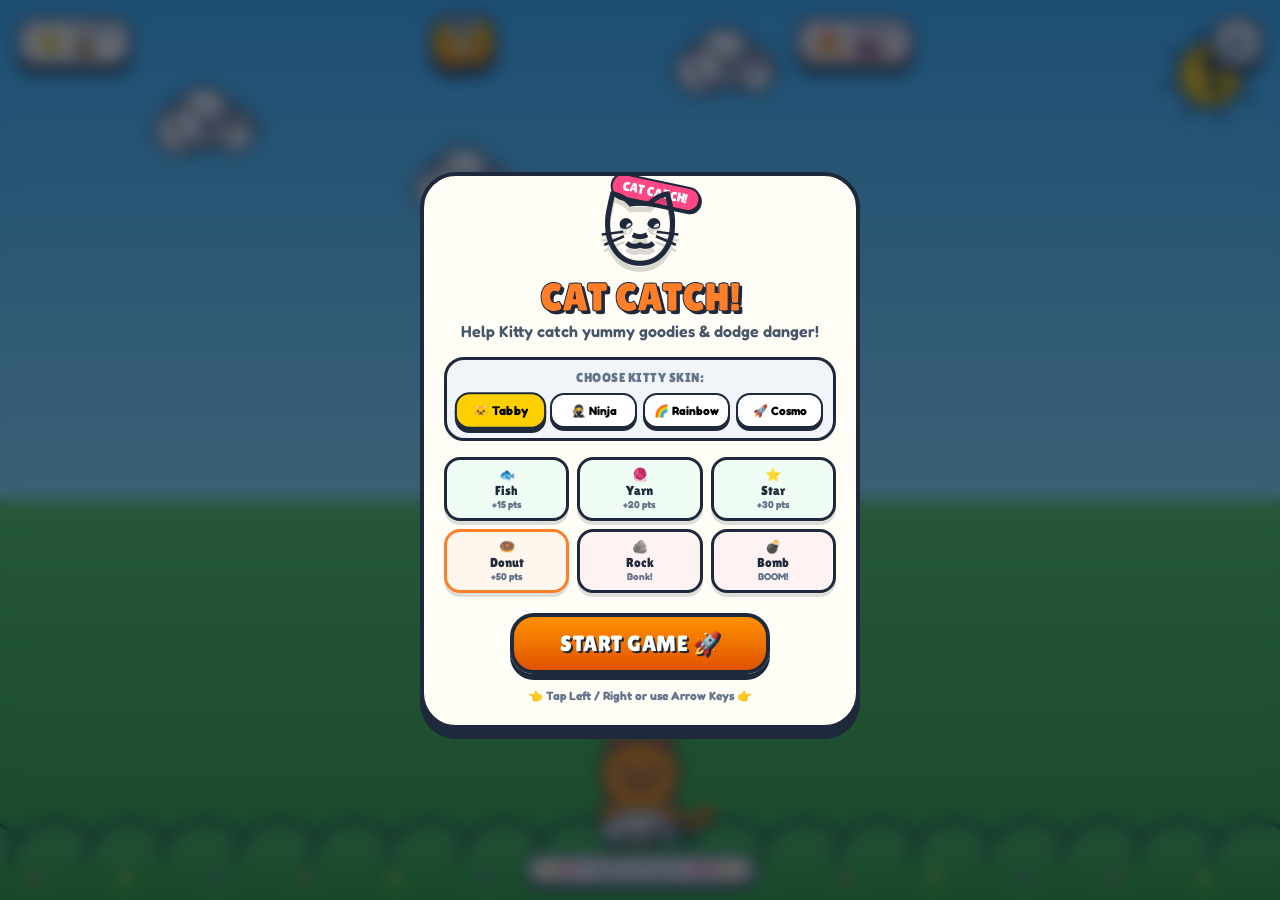
==== cat-catch.html @ e0fd7137 "Update Cat Catch with 2D toon UI, skins, hyped background music, and woolen yarn toys" ====
<!DOCTYPE html>
<html lang="en">
<head>
  <meta charset="UTF-8">
  <meta name="viewport" content="width=device-width, initial-scale=1.0, maximum-scale=1.0, user-scalable=no">
  <title>🐱 Cat Catch - Toon Dash!</title>
  <!-- Google Fonts: Lilita One & Fredoka for 2D Cartoon aesthetics -->
  <link rel="preconnect" href="https://fonts.googleapis.com">
  <link rel="preconnect" href="https://fonts.gstatic.com" crossorigin>
  <link href="https://fonts.googleapis.com/css2?family=Fredoka:wght@500;600;700&family=Lilita+One&display=swap" rel="stylesheet">
  <link rel="stylesheet" href="cat-catch.css">
</head>
<body>
  <main id="gameShell">
    <canvas id="gameCanvas" aria-label="Cat Catch game canvas"></canvas>

    <!-- Top Navigation HUD -->
    <div class="topbar">
      <div class="stat-card score-card">
        <span class="stat-icon">⭐</span>
        <div class="stat-content">
          <span class="stat-label">SCORE</span>
          <span id="score">0</span>
        </div>
      </div>

      <div class="level-card">
        <span class="level-badge">LVL</span>
        <strong id="level">1</strong>
      </div>

      <div class="stat-card combo-card">
        <span class="stat-icon animated-flame">🔥</span>
        <div class="stat-content">
          <span class="stat-label">COMBO</span>
          <span id="combo">0x</span>
        </div>
      </div>

      <button id="soundBtn" class="hud-btn" title="Toggle Music & Sound">🔊</button>
    </div>

    <!-- Floating Comic Pop-up Message -->
    <div id="message" class="message"></div>

    <!-- Start Game Menu Overlay -->
    <div id="startOverlay" class="overlay">
      <div class="panel toon-panel">
        <div class="mascot-container">
          <div class="mascot-badge">CAT CATCH!</div>
          <div class="mascot" id="menuMascot">🐱</div>
        </div>

        <h1 class="toon-title">CAT CATCH!</h1>
        <p class="toon-subtitle">Help Kitty catch yummy goodies & dodge danger!</p>

        <!-- Skin Selector -->
        <div class="skin-selector">
          <span class="skin-title">CHOOSE KITTY SKIN:</span>
          <div class="skin-options">
            <button class="skin-btn active" data-skin="tabby" title="Tabby Cat">🐱 Tabby</button>
            <button class="skin-btn" data-skin="ninja" title="Ninja Cat">🥷 Ninja</button>
            <button class="skin-btn" data-skin="rainbow" title="Rainbow Kitty">🌈 Rainbow</button>
            <button class="skin-btn" data-skin="space" title="Cosmo Cat">🚀 Cosmo</button>
          </div>
        </div>

        <!-- Rules Grid -->
        <div class="rules">
          <div class="rule-item catch-rule"><span class="rule-icon">🐟</span><span>Fish</span><small>+15 pts</small></div>
          <div class="rule-item catch-rule"><span class="rule-icon">🧶</span><span>Yarn</span><small>+20 pts</small></div>
          <div class="rule-item catch-rule"><span class="rule-icon">⭐</span><span>Star</span><small>+30 pts</small></div>
          <div class="rule-item catch-rule bonus-rule"><span class="rule-icon">🍩</span><span>Donut</span><small>+50 pts</small></div>
          <div class="rule-item avoid-rule"><span class="rule-icon">🪨</span><span>Rock</span><small>Bonk!</small></div>
          <div class="rule-item avoid-rule"><span class="rule-icon">💣</span><span>Bomb</span><small>BOOM!</small></div>
        </div>

        <button id="startBtn" class="toon-btn start-btn">
          <span class="btn-shine"></span>
          <span>START GAME 🚀</span>
        </button>
        <small class="control-hint">👈 Tap Left / Right or use Arrow Keys 👉</small>
      </div>
    </div>

    <!-- Game Over Menu Overlay -->
    <div id="gameOverOverlay" class="overlay hidden">
      <div class="panel toon-panel gameover-panel">
        <div class="mascot-container">
          <div class="mascot gameover-mascot">🙀</div>
        </div>

        <h1 class="toon-title gameover-title">OH NO!</h1>
        <p id="gameOverReason" class="toon-subtitle">The kitty got bonked!</p>

        <div class="score-summary">
          <div class="summary-card final-score">
            <span class="summary-icon">🏆</span>
            <div class="summary-info">
              <span class="summary-label">FINAL SCORE</span>
              <strong id="finalScore">0</strong>
            </div>
          </div>
          <div class="summary-card best-score">
            <span class="summary-icon">👑</span>
            <div class="summary-info">
              <span class="summary-label">BEST RECORD</span>
              <strong id="bestScore">0</strong>
            </div>
          </div>
        </div>

        <button id="restartBtn" class="toon-btn restart-btn">
          <span class="btn-shine"></span>
          <span>PLAY AGAIN 🔄</span>
        </button>
      </div>
    </div>

    <!-- Touch Control Zones for Mobile/Tablet -->
    <div class="touch-zone left-zone" data-dir="left"></div>
    <div class="touch-zone right-zone" data-dir="right"></div>
    
    <!-- On-screen hint -->
    <div class="hint">
      <span class="hint-key">👈 LEFT</span>
      <span class="hint-text">TOUCH OR KEYS</span>
      <span class="hint-key">RIGHT 👉</span>
    </div>
  </main>

  <script src="cat-catch.js"></script>
</body>
</html>
---- cat-catch.css ----
/* ==========================================
   2D TOON CAT CATCH - CARTOON STYLE SYSTEM
   ========================================== */

:root {
  --toon-black: #1e293b;
  --toon-yellow: #ffd000;
  --toon-yellow-dark: #e0ab00;
  --toon-orange: #ff7e29;
  --toon-orange-dark: #d95b09;
  --toon-pink: #ff4785;
  --toon-pink-dark: #d62460;
  --toon-purple: #9d4edd;
  --toon-blue: #00b4d8;
  --toon-blue-dark: #0077b6;
  --toon-green: #38b000;
  --toon-green-dark: #208b00;
  --toon-light: #fffdf5;
  --toon-border: 4px solid #1e293b;
  --toon-shadow: 0 6px 0 #1e293b;
  --toon-shadow-lg: 0 10px 0 #1e293b;
}

* {
  box-sizing: border-box;
  -webkit-tap-highlight-color: transparent;
  user-select: none;
}

html, body {
  margin: 0;
  padding: 0;
  width: 100%;
  height: 100%;
  overflow: hidden;
  font-family: 'Fredoka', system-ui, -apple-system, sans-serif;
  background: #38b6ff;
  color: var(--toon-black);
}

body {
  touch-action: none;
}

#gameShell {
  position: relative;
  width: 100vw;
  height: 100dvh;
  overflow: hidden;
  background: linear-gradient(180deg, #38b6ff 0%, #7ee8ff 60%, #52d053 60%, #34a835 100%);
}

#gameCanvas {
  position: absolute;
  inset: 0;
  width: 100%;
  height: 100%;
  display: block;
}

/* ==========================================
   TOP HUD BAR
   ========================================== */
.topbar {
  position: absolute;
  top: max(14px, env(safe-area-inset-top));
  left: 0;
  right: 0;
  padding: 0 16px;
  display: flex;
  justify-content: space-between;
  align-items: center;
  z-index: 10;
  pointer-events: none;
  gap: 10px;
}

.stat-card, .level-card, .hud-btn {
  pointer-events: auto;
  background: var(--toon-light);
  border: var(--toon-border);
  border-radius: 20px;
  box-shadow: var(--toon-shadow);
  display: flex;
  align-items: center;
  justify-content: center;
  font-family: 'Lilita One', cursive;
}

.stat-card {
  padding: 6px 14px;
  gap: 10px;
  min-width: 110px;
  height: 52px;
}

.score-card {
  background: linear-gradient(180deg, #fff standard, #fff3c4);
}

.combo-card {
  background: linear-gradient(180deg, #fff 0%, #ffe3d1 100%);
}

.stat-icon {
  font-size: 26px;
  filter: drop-shadow(0 2px 0 rgba(0,0,0,0.15));
}

.animated-flame {
  display: inline-block;
  animation: flameBounce 0.6s infinite alternate ease-in-out;
}

@keyframes flameBounce {
  0% { transform: scale(1) rotate(-5deg); }
  100% { transform: scale(1.25) rotate(5deg); }
}

.stat-content {
  display: flex;
  flex-direction: column;
  align-items: flex-start;
  line-height: 1;
}

.stat-label {
  font-size: 11px;
  letter-spacing: 0.5px;
  color: #64748b;
  font-family: 'Fredoka', sans-serif;
  font-weight: 700;
}

#score {
  font-size: 24px;
  color: #ff9100;
  text-shadow: 2px 2px 0 #1e293b;
  -webkit-text-stroke: 1px #1e293b;
}

#combo {
  font-size: 22px;
  color: var(--toon-pink);
  text-shadow: 2px 2px 0 #1e293b;
  -webkit-text-stroke: 1px #1e293b;
}

.level-card {
  min-width: 68px;
  height: 56px;
  flex-direction: column;
  background: linear-gradient(180deg, #ffd000 0%, #ff9100 100%);
  color: #fff;
  border-radius: 22px;
  transform: rotate(-3deg);
  animation: badgeFloat 2s infinite ease-in-out alternate;
}

@keyframes badgeFloat {
  0% { transform: translateY(0) rotate(-3deg); }
  100% { transform: translateY(-4px) rotate(2deg); }
}

.level-badge {
  font-size: 11px;
  color: var(--toon-black);
  font-weight: 900;
  background: #fff;
  padding: 1px 8px;
  border-radius: 10px;
  border: 2px solid var(--toon-black);
  margin-top: -8px;
}

.level-card strong {
  font-size: 26px;
  color: #fff;
  text-shadow: 2px 2px 0 var(--toon-black);
  line-height: 1;
}

.hud-btn {
  width: 52px;
  height: 52px;
  font-size: 24px;
  cursor: pointer;
  background: linear-gradient(180deg, #ffffff 0%, #e2e8f0 100%);
  transition: transform 0.1s, box-shadow 0.1s;
}

.hud-btn:active {
  transform: translateY(4px);
  box-shadow: 0 2px 0 #1e293b;
}

/* ==========================================
   COMIC POP-UP MESSAGES
   ========================================== */
.message {
  position: absolute;
  top: 90px;
  left: 50%;
  transform: translateX(-50%) scale(0);
  opacity: 0;
  background: var(--toon-yellow);
  color: var(--toon-black);
  border: var(--toon-border);
  border-radius: 25px;
  padding: 10px 22px;
  font-family: 'Lilita One', cursive;
  font-size: 24px;
  letter-spacing: 0.5px;
  box-shadow: var(--toon-shadow);
  z-index: 15;
  pointer-events: none;
  white-space: nowrap;
}

.message.show {
  animation: comicPop 0.95s cubic-bezier(0.175, 0.885, 0.32, 1.275) forwards;
}

@keyframes comicPop {
  0% { opacity: 0; transform: translateX(-50%) scale(0.3) rotate(-8deg); }
  25% { opacity: 1; transform: translateX(-50%) scale(1.15) rotate(4deg); }
  75% { opacity: 1; transform: translateX(-50%) scale(1) rotate(0deg); }
  100% { opacity: 0; transform: translateX(-50%) scale(0.8) translateY(-20px); }
}

/* ==========================================
   TOON MODAL OVERLAYS & PANELS
   ========================================== */
.overlay {
  position: absolute;
  inset: 0;
  background: rgba(15, 23, 42, 0.65);
  backdrop-filter: blur(8px);
  display: flex;
  align-items: center;
  justify-content: center;
  z-index: 30;
  padding: 16px;
  animation: fadeIn 0.3s ease;
}

@keyframes fadeIn {
  from { opacity: 0; }
  to { opacity: 1; }
}

.overlay.hidden {
  display: none !important;
}

.panel {
  position: relative;
  width: min(440px, 94vw);
  max-height: 90vh;
  overflow-y: auto;
  text-align: center;
  background: var(--toon-light);
  border: var(--toon-border);
  border-radius: 36px;
  padding: 26px 20px 22px;
  box-shadow: var(--toon-shadow-lg);
  animation: panelSlide 0.4s cubic-bezier(0.34, 1.56, 0.64, 1);
}

@keyframes panelSlide {
  from { transform: translateY(60px) scale(0.9); opacity: 0; }
  to { transform: translateY(0) scale(1); opacity: 1; }
}

.mascot-container {
  position: relative;
  display: inline-block;
  margin-top: -10px;
}

.mascot {
  font-size: 78px;
  line-height: 1;
  filter: drop-shadow(0 6px 0 rgba(0,0,0,0.15));
  animation: mascotWobble 2.5s infinite ease-in-out;
}

@keyframes mascotWobble {
  0%, 100% { transform: translateY(0) rotate(-4deg); }
  50% { transform: translateY(-8px) rotate(4deg); }
}

.mascot-badge {
  position: absolute;
  top: -12px;
  right: -20px;
  background: var(--toon-pink);
  color: #fff;
  font-family: 'Lilita One', cursive;
  font-size: 13px;
  padding: 3px 10px;
  border-radius: 12px;
  border: 2px solid var(--toon-black);
  transform: rotate(12deg);
  box-shadow: 2px 2px 0 var(--toon-black);
}

.toon-title {
  font-family: 'Lilita One', cursive;
  font-size: 38px;
  margin: 6px 0 2px;
  color: var(--toon-orange);
  text-shadow: 3px 3px 0 var(--toon-black);
  -webkit-text-stroke: 1px var(--toon-black);
  letter-spacing: 1px;
}

.gameover-title {
  color: var(--toon-pink);
}

.toon-subtitle {
  font-size: 16px;
  font-weight: 600;
  margin: 0 0 16px;
  color: #475569;
}

/* Skin Selector */
.skin-selector {
  background: #f1f5f9;
  border: 3px solid var(--toon-black);
  border-radius: 20px;
  padding: 10px;
  margin-bottom: 16px;
}

.skin-title {
  display: block;
  font-family: 'Lilita One', cursive;
  font-size: 13px;
  color: #64748b;
  margin-bottom: 8px;
  letter-spacing: 0.5px;
}

.skin-options {
  display: grid;
  grid-template-columns: repeat(4, 1fr);
  gap: 6px;
}

.skin-btn {
  background: #fff;
  border: 2px solid var(--toon-black);
  border-radius: 14px;
  padding: 8px 4px;
  font-size: 12px;
  font-weight: 700;
  cursor: pointer;
  transition: all 0.15s ease;
  box-shadow: 0 3px 0 var(--toon-black);
  font-family: 'Fredoka', sans-serif;
}

.skin-btn:hover {
  transform: translateY(-2px);
}

.skin-btn.active {
  background: var(--toon-yellow);
  border-color: var(--toon-black);
  box-shadow: 0 4px 0 var(--toon-black);
  transform: scale(1.05);
}

/* Rules Grid */
.rules {
  display: grid;
  grid-template-columns: repeat(3, 1fr);
  gap: 8px;
  margin-bottom: 20px;
}

.rule-item {
  background: #ffffff;
  border: 3px solid var(--toon-black);
  border-radius: 16px;
  padding: 8px 4px;
  display: flex;
  flex-direction: column;
  align-items: center;
  box-shadow: 0 4px 0 rgba(30,41,59,0.15);
}

.catch-rule {
  background: #f0fdf4;
}

.bonus-rule {
  background: #fff7ed;
  border-color: var(--toon-orange);
}

.avoid-rule {
  background: #fef2f2;
}

.rule-icon {
  font-size: 26px;
  line-height: 1;
  margin-bottom: 2px;
}

.rule-item span {
  font-family: 'Lilita One', cursive;
  font-size: 13px;
  color: var(--toon-black);
}

.rule-item small {
  font-size: 10px;
  font-weight: 700;
  color: #64748b;
}

/* Toon Buttons */
.toon-btn {
  position: relative;
  overflow: hidden;
  width: 100%;
  max-width: 260px;
  border: var(--toon-border);
  border-radius: 24px;
  font-family: 'Lilita One', cursive;
  font-size: 22px;
  padding: 14px 24px;
  color: #fff;
  cursor: pointer;
  box-shadow: var(--toon-shadow);
  transition: transform 0.1s, box-shadow 0.1s;
  letter-spacing: 0.5px;
  text-shadow: 2px 2px 0 var(--toon-black);
}

.start-btn {
  background: linear-gradient(180deg, #ff9100 0%, #e05300 100%);
}

.restart-btn {
  background: linear-gradient(180deg, #38b6ff 0%, #0077b6 100%);
}

.toon-btn:hover {
  transform: translateY(-2px);
  box-shadow: 0 8px 0 var(--toon-black);
}

.toon-btn:active {
  transform: translateY(4px);
  box-shadow: 0 2px 0 var(--toon-black);
}

.btn-shine {
  position: absolute;
  top: 0;
  left: -100%;
  width: 60%;
  height: 100%;
  background: linear-gradient(90deg, transparent, rgba(255,255,255,0.4), transparent);
  transform: skewX(-20deg);
  animation: shineAnim 3s infinite;
}

@keyframes shineAnim {
  0%, 70% { left: -100%; }
  100% { left: 200%; }
}

.control-hint {
  display: block;
  margin-top: 14px;
  color: #64748b;
  font-weight: 700;
  font-size: 12px;
}

/* Score Summary on Game Over */
.score-summary {
  display: flex;
  gap: 10px;
  justify-content: center;
  margin-bottom: 20px;
}

.summary-card {
  flex: 1;
  background: #fff;
  border: 3px solid var(--toon-black);
  border-radius: 20px;
  padding: 10px 8px;
  display: flex;
  align-items: center;
  gap: 8px;
  box-shadow: 0 4px 0 rgba(30,41,59,0.15);
}

.summary-icon {
  font-size: 28px;
}

.summary-info {
  display: flex;
  flex-direction: column;
  text-align: left;
}

.summary-label {
  font-size: 10px;
  font-weight: 800;
  color: #64748b;
}

.summary-info strong {
  font-family: 'Lilita One', cursive;
  font-size: 22px;
  color: var(--toon-black);
}

.final-score strong {
  color: var(--toon-orange);
}

.best-score strong {
  color: var(--toon-green);
}

/* ==========================================
   TOUCH CONTROLS & HINT BAR
   ========================================== */
.touch-zone {
  position: absolute;
  top: 0;
  bottom: 0;
  width: 50%;
  z-index: 5;
}

.left-zone { left: 0; }
.right-zone { right: 0; }

.hint {
  position: absolute;
  bottom: max(14px, env(safe-area-inset-bottom));
  left: 50%;
  transform: translateX(-50%);
  z-index: 6;
  display: flex;
  align-items: center;
  gap: 8px;
  background: var(--toon-light);
  border: 3px solid var(--toon-black);
  border-radius: 20px;
  padding: 6px 14px;
  box-shadow: 0 4px 0 var(--toon-black);
  pointer-events: none;
}

.hint-key {
  font-family: 'Lilita One', cursive;
  font-size: 12px;
  color: var(--toon-pink);
}

.hint-text {
  font-size: 11px;
  font-weight: 800;
  color: #64748b;
  letter-spacing: 0.5px;
}

/* Responsive tweaks */
@media (max-height: 600px) {
  .panel {
    padding: 16px 14px;
  }
  .mascot {
    font-size: 52px;
  }
  .toon-title {
    font-size: 30px;
  }
  .rules {
    margin-bottom: 12px;
  }
  .skin-selector {
    margin-bottom: 10px;
    padding: 6px;
  }
}
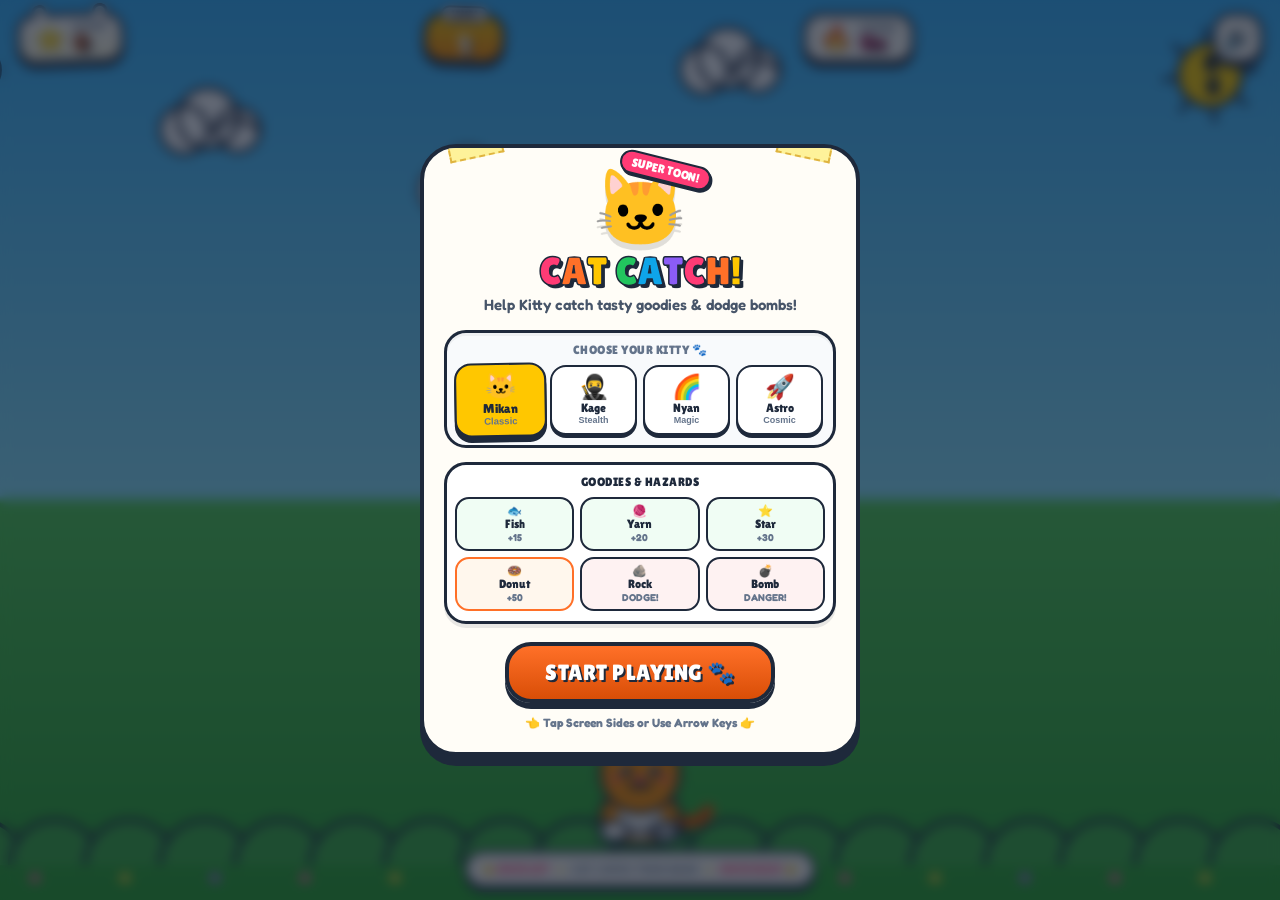
==== commit 94d73a9a: "Redesign UI with handcrafted 2D cartoon arcade theme" ====
--- a/cat-catch.html
+++ b/cat-catch.html
@@ -3,41 +3,49 @@
 <head>
   <meta charset="UTF-8">
   <meta name="viewport" content="width=device-width, initial-scale=1.0, maximum-scale=1.0, user-scalable=no">
-  <title>🐱 Cat Catch - Toon Dash!</title>
-  <!-- Google Fonts: Lilita One & Fredoka for 2D Cartoon aesthetics -->
+  <title>🐱 Cat Catch - Super Arcade!</title>
+  <!-- Google Fonts for playful handcrafted cartoon typography -->
   <link rel="preconnect" href="https://fonts.googleapis.com">
   <link rel="preconnect" href="https://fonts.gstatic.com" crossorigin>
-  <link href="https://fonts.googleapis.com/css2?family=Fredoka:wght@500;600;700&family=Lilita+One&display=swap" rel="stylesheet">
+  <link href="https://fonts.googleapis.com/css2?family=Fredoka:wght@500;600;700&family=Lilita+One&family=Sniglet:wght@800&display=swap" rel="stylesheet">
   <link rel="stylesheet" href="cat-catch.css">
 </head>
 <body>
   <main id="gameShell">
     <canvas id="gameCanvas" aria-label="Cat Catch game canvas"></canvas>
 
-    <!-- Top Navigation HUD -->
+    <!-- Handcrafted Playful Top Navigation HUD -->
     <div class="topbar">
-      <div class="stat-card score-card">
-        <span class="stat-icon">⭐</span>
-        <div class="stat-content">
-          <span class="stat-label">SCORE</span>
+      <!-- Score Board with Cat Ears -->
+      <div class="hud-box score-box">
+        <div class="hud-ear left-ear"></div>
+        <div class="hud-ear right-ear"></div>
+        <span class="hud-icon">⭐</span>
+        <div class="hud-info">
+          <span class="hud-label">SCORE</span>
           <span id="score">0</span>
         </div>
       </div>
 
-      <div class="level-card">
-        <span class="level-badge">LVL</span>
+      <!-- Milk Bottle / Medal Level Badge -->
+      <div class="hud-box level-box">
+        <div class="level-ribbon">LEVEL</div>
         <strong id="level">1</strong>
       </div>
 
-      <div class="stat-card combo-card">
-        <span class="stat-icon animated-flame">🔥</span>
-        <div class="stat-content">
-          <span class="stat-label">COMBO</span>
+      <!-- Comic Fire Combo Badge -->
+      <div class="hud-box combo-box">
+        <span class="hud-icon flame-icon">🔥</span>
+        <div class="hud-info">
+          <span class="hud-label">COMBO</span>
           <span id="combo">0x</span>
         </div>
       </div>
 
-      <button id="soundBtn" class="hud-btn" title="Toggle Music & Sound">🔊</button>
+      <!-- Audio Controller Switch -->
+      <button id="soundBtn" class="sound-toggle" title="Toggle Sound & Music">
+        <span class="sound-icon">🔊</span>
+      </button>
     </div>
 
     <!-- Floating Comic Pop-up Message -->
@@ -45,87 +53,121 @@
 
     <!-- Start Game Menu Overlay -->
     <div id="startOverlay" class="overlay">
-      <div class="panel toon-panel">
-        <div class="mascot-container">
-          <div class="mascot-badge">CAT CATCH!</div>
-          <div class="mascot" id="menuMascot">🐱</div>
+      <div class="panel toon-card">
+        <!-- Tape Corner Deco -->
+        <div class="tape-sticker tape-left"></div>
+        <div class="tape-sticker tape-right"></div>
+
+        <div class="mascot-header">
+          <div class="mascot-avatar" id="menuMascot">🐱</div>
+          <div class="sticker-badge">SUPER TOON!</div>
         </div>
 
-        <h1 class="toon-title">CAT CATCH!</h1>
-        <p class="toon-subtitle">Help Kitty catch yummy goodies & dodge danger!</p>
+        <h1 class="toon-title">
+          <span class="letter l1">C</span><span class="letter l2">A</span><span class="letter l3">T</span> 
+          <span class="letter l4">C</span><span class="letter l5">A</span><span class="letter l6">T</span><span class="letter l7">C</span><span class="letter l8">H</span><span class="letter l9">!</span>
+        </h1>
+        <p class="toon-subtitle">Help Kitty catch tasty goodies & dodge bombs!</p>
 
-        <!-- Skin Selector -->
-        <div class="skin-selector">
-          <span class="skin-title">CHOOSE KITTY SKIN:</span>
-          <div class="skin-options">
-            <button class="skin-btn active" data-skin="tabby" title="Tabby Cat">🐱 Tabby</button>
-            <button class="skin-btn" data-skin="ninja" title="Ninja Cat">🥷 Ninja</button>
-            <button class="skin-btn" data-skin="rainbow" title="Rainbow Kitty">🌈 Rainbow</button>
-            <button class="skin-btn" data-skin="space" title="Cosmo Cat">🚀 Cosmo</button>
+        <!-- Character Selection Cards -->
+        <div class="skin-section">
+          <div class="section-tag">CHOOSE YOUR KITTY 🐾</div>
+          <div class="skin-grid">
+            <button class="skin-card active" data-skin="tabby">
+              <span class="skin-emoji">🐱</span>
+              <span class="skin-name">Mikan</span>
+              <small class="skin-trait">Classic</small>
+            </button>
+            <button class="skin-card" data-skin="ninja">
+              <span class="skin-emoji">🥷</span>
+              <span class="skin-name">Kage</span>
+              <small class="skin-trait">Stealth</small>
+            </button>
+            <button class="skin-card" data-skin="rainbow">
+              <span class="skin-emoji">🌈</span>
+              <span class="skin-name">Nyan</span>
+              <small class="skin-trait">Magic</small>
+            </button>
+            <button class="skin-card" data-skin="space">
+              <span class="skin-emoji">🚀</span>
+              <span class="skin-name">Astro</span>
+              <small class="skin-trait">Cosmic</small>
+            </button>
           </div>
         </div>
 
-        <!-- Rules Grid -->
-        <div class="rules">
-          <div class="rule-item catch-rule"><span class="rule-icon">🐟</span><span>Fish</span><small>+15 pts</small></div>
-          <div class="rule-item catch-rule"><span class="rule-icon">🧶</span><span>Yarn</span><small>+20 pts</small></div>
-          <div class="rule-item catch-rule"><span class="rule-icon">⭐</span><span>Star</span><small>+30 pts</small></div>
-          <div class="rule-item catch-rule bonus-rule"><span class="rule-icon">🍩</span><span>Donut</span><small>+50 pts</small></div>
-          <div class="rule-item avoid-rule"><span class="rule-icon">🪨</span><span>Rock</span><small>Bonk!</small></div>
-          <div class="rule-item avoid-rule"><span class="rule-icon">💣</span><span>Bomb</span><small>BOOM!</small></div>
+        <!-- Rules / Items Board -->
+        <div class="items-board">
+          <div class="board-header">GOODIES & HAZARDS</div>
+          <div class="items-grid">
+            <div class="item-tag catch-tag"><span class="item-icon">🐟</span><span>Fish</span><b class="pts">+15</b></div>
+            <div class="item-tag catch-tag"><span class="item-icon">🧶</span><span>Yarn</span><b class="pts">+20</b></div>
+            <div class="item-tag catch-tag"><span class="item-icon">⭐</span><span>Star</span><b class="pts">+30</b></div>
+            <div class="item-tag catch-tag bonus-tag"><span class="item-icon">🍩</span><span>Donut</span><b class="pts">+50</b></div>
+            <div class="item-tag avoid-tag"><span class="item-icon">🪨</span><span>Rock</span><b class="pts">DODGE!</b></div>
+            <div class="item-tag avoid-tag"><span class="item-icon">💣</span><span>Bomb</span><b class="pts">DANGER!</b></div>
+          </div>
         </div>
 
-        <button id="startBtn" class="toon-btn start-btn">
+        <!-- Play Button -->
+        <button id="startBtn" class="play-btn">
           <span class="btn-shine"></span>
-          <span>START GAME 🚀</span>
+          <span class="btn-text">START PLAYING 🐾</span>
         </button>
-        <small class="control-hint">👈 Tap Left / Right or use Arrow Keys 👉</small>
+        <small class="control-hint">👈 Tap Screen Sides or Use Arrow Keys 👉</small>
       </div>
     </div>
 
     <!-- Game Over Menu Overlay -->
     <div id="gameOverOverlay" class="overlay hidden">
-      <div class="panel toon-panel gameover-panel">
-        <div class="mascot-container">
-          <div class="mascot gameover-mascot">🙀</div>
+      <div class="panel toon-card gameover-card">
+        <div class="tape-sticker tape-left"></div>
+        <div class="tape-sticker tape-right"></div>
+
+        <div class="mascot-header">
+          <div class="mascot-avatar gameover-avatar">🙀</div>
         </div>
 
-        <h1 class="toon-title gameover-title">OH NO!</h1>
+        <h1 class="toon-title gameover-title">
+          <span class="letter l4">O</span><span class="letter l5">O</span><span class="letter l6">P</span><span class="letter l7">S</span><span class="letter l8">!</span>
+        </h1>
         <p id="gameOverReason" class="toon-subtitle">The kitty got bonked!</p>
 
-        <div class="score-summary">
-          <div class="summary-card final-score">
-            <span class="summary-icon">🏆</span>
-            <div class="summary-info">
-              <span class="summary-label">FINAL SCORE</span>
+        <div class="score-board">
+          <div class="score-card-box final-box">
+            <span class="box-icon">🏆</span>
+            <div class="box-details">
+              <span class="box-label">FINAL SCORE</span>
               <strong id="finalScore">0</strong>
             </div>
           </div>
-          <div class="summary-card best-score">
-            <span class="summary-icon">👑</span>
-            <div class="summary-info">
-              <span class="summary-label">BEST RECORD</span>
+          <div class="score-card-box best-box">
+            <span class="box-icon">👑</span>
+            <div class="box-details">
+              <span class="box-label">BEST SCORE</span>
               <strong id="bestScore">0</strong>
             </div>
           </div>
         </div>
 
-        <button id="restartBtn" class="toon-btn restart-btn">
+        <button id="restartBtn" class="play-btn restart-btn">
           <span class="btn-shine"></span>
-          <span>PLAY AGAIN 🔄</span>
+          <span class="btn-text">TRY AGAIN 🔄</span>
         </button>
       </div>
     </div>
 
-    <!-- Touch Control Zones for Mobile/Tablet -->
+    <!-- Touch Controls -->
     <div class="touch-zone left-zone" data-dir="left"></div>
     <div class="touch-zone right-zone" data-dir="right"></div>
-    
-    <!-- On-screen hint -->
-    <div class="hint">
-      <span class="hint-key">👈 LEFT</span>
-      <span class="hint-text">TOUCH OR KEYS</span>
-      <span class="hint-key">RIGHT 👉</span>
+
+    <!-- Handcrafted Bottom Control Bar -->
+    <div class="bottom-bar">
+      <span class="arrow-key">👈 MOVE LEFT</span>
+      <span class="bar-divider">•</span>
+      <span class="bar-title">CAT CATCH TOON DASH</span>
+      <span class="bar-divider">•</span>
+      <span class="arrow-key">MOVE RIGHT 👉</span>
     </div>
   </main>
 
--- a/cat-catch.css
+++ b/cat-catch.css
@@ -1,24 +1,20 @@
 /* ==========================================
-   2D TOON CAT CATCH - CARTOON STYLE SYSTEM
+   HANDCRAFTED 2D CARTOON ARCADE SYSTEM
    ========================================== */
 
 :root {
-  --toon-black: #1e293b;
-  --toon-yellow: #ffd000;
-  --toon-yellow-dark: #e0ab00;
-  --toon-orange: #ff7e29;
-  --toon-orange-dark: #d95b09;
-  --toon-pink: #ff4785;
-  --toon-pink-dark: #d62460;
-  --toon-purple: #9d4edd;
-  --toon-blue: #00b4d8;
-  --toon-blue-dark: #0077b6;
-  --toon-green: #38b000;
-  --toon-green-dark: #208b00;
-  --toon-light: #fffdf5;
-  --toon-border: 4px solid #1e293b;
-  --toon-shadow: 0 6px 0 #1e293b;
-  --toon-shadow-lg: 0 10px 0 #1e293b;
+  --ink: #1e293b;
+  --paper: #fffdf7;
+  --yellow: #ffc700;
+  --orange: #ff7028;
+  --pink: #ff3b75;
+  --purple: #8b5cf6;
+  --blue: #0ea5e9;
+  --green: #22c55e;
+  --border: 4px solid var(--ink);
+  --shadow-sm: 0 4px 0 var(--ink);
+  --shadow-md: 0 6px 0 var(--ink);
+  --shadow-lg: 0 10px 0 var(--ink);
 }
 
 * {
@@ -33,9 +29,9 @@
   width: 100%;
   height: 100%;
   overflow: hidden;
-  font-family: 'Fredoka', system-ui, -apple-system, sans-serif;
+  font-family: 'Fredoka', 'Sniglet', sans-serif;
   background: #38b6ff;
-  color: var(--toon-black);
+  color: var(--ink);
 }
 
 body {
@@ -47,7 +43,7 @@
   width: 100vw;
   height: 100dvh;
   overflow: hidden;
-  background: linear-gradient(180deg, #38b6ff 0%, #7ee8ff 60%, #52d053 60%, #34a835 100%);
+  background: linear-gradient(180deg, #38b6ff 0%, #8de5ff 62%, #4ade80 62%, #16a34a 100%);
 }
 
 #gameCanvas {
@@ -59,11 +55,11 @@
 }
 
 /* ==========================================
-   TOP HUD BAR
+   HANDCRAFTED TOP HUD BAR
    ========================================== */
 .topbar {
   position: absolute;
-  top: max(14px, env(safe-area-inset-top));
+  top: max(12px, env(safe-area-inset-top));
   left: 0;
   right: 0;
   padding: 0 16px;
@@ -72,126 +68,141 @@
   align-items: center;
   z-index: 10;
   pointer-events: none;
-  gap: 10px;
-}
-
-.stat-card, .level-card, .hud-btn {
+  gap: 8px;
+}
+
+.hud-box {
   pointer-events: auto;
-  background: var(--toon-light);
-  border: var(--toon-border);
+  position: relative;
+  background: var(--paper);
+  border: var(--border);
   border-radius: 20px;
-  box-shadow: var(--toon-shadow);
+  box-shadow: var(--shadow-sm);
   display: flex;
   align-items: center;
   justify-content: center;
-  font-family: 'Lilita One', cursive;
-}
-
-.stat-card {
   padding: 6px 14px;
-  gap: 10px;
-  min-width: 110px;
+  gap: 8px;
+  font-family: 'Lilita One', cursive;
   height: 52px;
 }
 
-.score-card {
-  background: linear-gradient(180deg, #fff standard, #fff3c4);
-}
-
-.combo-card {
-  background: linear-gradient(180deg, #fff 0%, #ffe3d1 100%);
-}
-
-.stat-icon {
+/* Cat Ears on Score Box */
+.score-box {
+  transform: rotate(-2deg);
+  background: linear-gradient(180deg, #ffffff 0%, #fff9db 100%);
+}
+
+.hud-ear {
+  position: absolute;
+  top: -12px;
+  width: 16px;
+  height: 14px;
+  background: var(--paper);
+  border: 3px solid var(--ink);
+  border-bottom: 0;
+  border-radius: 10px 10px 0 0;
+}
+
+.left-ear { left: 12px; transform: rotate(-15deg); }
+.right-ear { right: 12px; transform: rotate(15deg); }
+
+.hud-icon {
   font-size: 26px;
-  filter: drop-shadow(0 2px 0 rgba(0,0,0,0.15));
-}
-
-.animated-flame {
+  filter: drop-shadow(0 2px 0 rgba(0,0,0,0.1));
+}
+
+.flame-icon {
   display: inline-block;
-  animation: flameBounce 0.6s infinite alternate ease-in-out;
-}
-
-@keyframes flameBounce {
-  0% { transform: scale(1) rotate(-5deg); }
-  100% { transform: scale(1.25) rotate(5deg); }
-}
-
-.stat-content {
+  animation: flameWobble 0.7s infinite alternate cubic-bezier(0.4, 0, 0.6, 1);
+}
+
+@keyframes flameWobble {
+  0% { transform: scale(1) rotate(-6deg); }
+  100% { transform: scale(1.2) rotate(6deg); }
+}
+
+.hud-info {
   display: flex;
   flex-direction: column;
-  align-items: flex-start;
   line-height: 1;
 }
 
-.stat-label {
-  font-size: 11px;
-  letter-spacing: 0.5px;
+.hud-label {
+  font-size: 10px;
   color: #64748b;
   font-family: 'Fredoka', sans-serif;
   font-weight: 700;
+  letter-spacing: 0.5px;
 }
 
 #score {
   font-size: 24px;
-  color: #ff9100;
-  text-shadow: 2px 2px 0 #1e293b;
-  -webkit-text-stroke: 1px #1e293b;
+  color: var(--orange);
+  text-shadow: 2px 2px 0 var(--ink);
+  -webkit-text-stroke: 1px var(--ink);
 }
 
 #combo {
   font-size: 22px;
-  color: var(--toon-pink);
-  text-shadow: 2px 2px 0 #1e293b;
-  -webkit-text-stroke: 1px #1e293b;
-}
-
-.level-card {
-  min-width: 68px;
-  height: 56px;
+  color: var(--pink);
+  text-shadow: 2px 2px 0 var(--ink);
+  -webkit-text-stroke: 1px var(--ink);
+}
+
+.level-box {
   flex-direction: column;
-  background: linear-gradient(180deg, #ffd000 0%, #ff9100 100%);
+  background: linear-gradient(180deg, #ffc700 0%, #ff8c00 100%);
   color: #fff;
   border-radius: 22px;
-  transform: rotate(-3deg);
-  animation: badgeFloat 2s infinite ease-in-out alternate;
-}
-
-@keyframes badgeFloat {
-  0% { transform: translateY(0) rotate(-3deg); }
-  100% { transform: translateY(-4px) rotate(2deg); }
-}
-
-.level-badge {
-  font-size: 11px;
-  color: var(--toon-black);
+  padding: 4px 14px;
+  transform: rotate(2deg);
+  animation: floatMedal 2.2s infinite ease-in-out alternate;
+}
+
+@keyframes floatMedal {
+  0% { transform: translateY(0) rotate(2deg); }
+  100% { transform: translateY(-3px) rotate(-2deg); }
+}
+
+.level-ribbon {
+  font-size: 10px;
+  background: var(--paper);
+  color: var(--ink);
   font-weight: 900;
-  background: #fff;
   padding: 1px 8px;
   border-radius: 10px;
-  border: 2px solid var(--toon-black);
-  margin-top: -8px;
-}
-
-.level-card strong {
+  border: 2px solid var(--ink);
+  margin-top: -10px;
+  letter-spacing: 0.5px;
+}
+
+.level-box strong {
   font-size: 26px;
   color: #fff;
-  text-shadow: 2px 2px 0 var(--toon-black);
-  line-height: 1;
-}
-
-.hud-btn {
+  text-shadow: 2px 2px 0 var(--ink);
+}
+
+.sound-toggle {
+  pointer-events: auto;
   width: 52px;
   height: 52px;
+  border-radius: 20px;
+  background: var(--paper);
+  border: var(--border);
+  box-shadow: var(--shadow-sm);
+  display: flex;
+  align-items: center;
+  justify-content: center;
   font-size: 24px;
   cursor: pointer;
-  background: linear-gradient(180deg, #ffffff 0%, #e2e8f0 100%);
+  transform: rotate(-1deg);
   transition: transform 0.1s, box-shadow 0.1s;
 }
 
-.hud-btn:active {
-  transform: translateY(4px);
-  box-shadow: 0 2px 0 #1e293b;
+.sound-toggle:active {
+  transform: translateY(3px) rotate(-1deg);
+  box-shadow: 0 1px 0 var(--ink);
 }
 
 /* ==========================================
@@ -203,262 +214,292 @@
   left: 50%;
   transform: translateX(-50%) scale(0);
   opacity: 0;
-  background: var(--toon-yellow);
-  color: var(--toon-black);
-  border: var(--toon-border);
-  border-radius: 25px;
-  padding: 10px 22px;
-  font-family: 'Lilita One', cursive;
-  font-size: 24px;
-  letter-spacing: 0.5px;
-  box-shadow: var(--toon-shadow);
+  background: var(--yellow);
+  color: var(--ink);
+  border: var(--border);
+  border-radius: 24px;
+  padding: 10px 24px;
+  font-family: 'Lilita One', cursive;
+  font-size: 26px;
+  box-shadow: var(--shadow-md);
   z-index: 15;
   pointer-events: none;
   white-space: nowrap;
 }
 
 .message.show {
-  animation: comicPop 0.95s cubic-bezier(0.175, 0.885, 0.32, 1.275) forwards;
-}
-
-@keyframes comicPop {
-  0% { opacity: 0; transform: translateX(-50%) scale(0.3) rotate(-8deg); }
+  animation: comicBounce 0.9s cubic-bezier(0.175, 0.885, 0.32, 1.275) forwards;
+}
+
+@keyframes comicBounce {
+  0% { opacity: 0; transform: translateX(-50%) scale(0.2) rotate(-10deg); }
   25% { opacity: 1; transform: translateX(-50%) scale(1.15) rotate(4deg); }
   75% { opacity: 1; transform: translateX(-50%) scale(1) rotate(0deg); }
-  100% { opacity: 0; transform: translateX(-50%) scale(0.8) translateY(-20px); }
+  100% { opacity: 0; transform: translateX(-50%) scale(0.85) translateY(-25px); }
 }
 
 /* ==========================================
-   TOON MODAL OVERLAYS & PANELS
+   HANDCRAFTED MODALS & TOON CARDS
    ========================================== */
 .overlay {
   position: absolute;
   inset: 0;
   background: rgba(15, 23, 42, 0.65);
-  backdrop-filter: blur(8px);
+  backdrop-filter: blur(6px);
   display: flex;
   align-items: center;
   justify-content: center;
   z-index: 30;
   padding: 16px;
-  animation: fadeIn 0.3s ease;
-}
-
-@keyframes fadeIn {
-  from { opacity: 0; }
-  to { opacity: 1; }
+  animation: fadeIn 0.25s ease;
 }
 
 .overlay.hidden {
   display: none !important;
 }
 
-.panel {
+.toon-card {
   position: relative;
   width: min(440px, 94vw);
-  max-height: 90vh;
+  max-height: 92vh;
   overflow-y: auto;
   text-align: center;
-  background: var(--toon-light);
-  border: var(--toon-border);
+  background: var(--paper);
+  border: var(--border);
   border-radius: 36px;
   padding: 26px 20px 22px;
-  box-shadow: var(--toon-shadow-lg);
-  animation: panelSlide 0.4s cubic-bezier(0.34, 1.56, 0.64, 1);
-}
-
-@keyframes panelSlide {
-  from { transform: translateY(60px) scale(0.9); opacity: 0; }
-  to { transform: translateY(0) scale(1); opacity: 1; }
-}
-
-.mascot-container {
+  box-shadow: var(--shadow-lg);
+  animation: cardPopIn 0.38s cubic-bezier(0.34, 1.56, 0.64, 1);
+}
+
+@keyframes cardPopIn {
+  from { transform: translateY(50px) scale(0.92) rotate(-2deg); opacity: 0; }
+  to { transform: translateY(0) scale(1) rotate(0deg); opacity: 1; }
+}
+
+/* Tape Corner Decorations */
+.tape-sticker {
+  position: absolute;
+  top: -10px;
+  width: 55px;
+  height: 20px;
+  background: rgba(254, 240, 138, 0.85);
+  border: 2px dashed rgba(202, 138, 4, 0.6);
+  z-index: 5;
+}
+
+.tape-left { left: 24px; transform: rotate(-12deg); }
+.tape-right { right: 24px; transform: rotate(12deg); }
+
+.mascot-header {
   position: relative;
   display: inline-block;
-  margin-top: -10px;
-}
-
-.mascot {
-  font-size: 78px;
+  margin-top: -6px;
+}
+
+.mascot-avatar {
+  font-size: 76px;
   line-height: 1;
-  filter: drop-shadow(0 6px 0 rgba(0,0,0,0.15));
-  animation: mascotWobble 2.5s infinite ease-in-out;
-}
-
-@keyframes mascotWobble {
+  filter: drop-shadow(0 6px 0 rgba(0,0,0,0.12));
+  animation: mascotWiggle 2.8s infinite ease-in-out;
+}
+
+@keyframes mascotWiggle {
   0%, 100% { transform: translateY(0) rotate(-4deg); }
-  50% { transform: translateY(-8px) rotate(4deg); }
-}
-
-.mascot-badge {
-  position: absolute;
-  top: -12px;
-  right: -20px;
-  background: var(--toon-pink);
+  50% { transform: translateY(-7px) rotate(4deg); }
+}
+
+.sticker-badge {
+  position: absolute;
+  top: -10px;
+  right: -24px;
+  background: var(--pink);
   color: #fff;
   font-family: 'Lilita One', cursive;
-  font-size: 13px;
+  font-size: 12px;
   padding: 3px 10px;
   border-radius: 12px;
-  border: 2px solid var(--toon-black);
-  transform: rotate(12deg);
-  box-shadow: 2px 2px 0 var(--toon-black);
-}
-
+  border: 2px solid var(--ink);
+  transform: rotate(14deg);
+  box-shadow: 2px 2px 0 var(--ink);
+}
+
+/* Handcrafted Multi-Colored Title Letters */
 .toon-title {
   font-family: 'Lilita One', cursive;
   font-size: 38px;
   margin: 6px 0 2px;
-  color: var(--toon-orange);
-  text-shadow: 3px 3px 0 var(--toon-black);
-  -webkit-text-stroke: 1px var(--toon-black);
   letter-spacing: 1px;
 }
 
-.gameover-title {
-  color: var(--toon-pink);
+.toon-title .letter {
+  display: inline-block;
+  text-shadow: 3px 3px 0 var(--ink);
+  -webkit-text-stroke: 1.5px var(--ink);
+  animation: letterJump 2s infinite ease-in-out;
+}
+
+.l1 { color: #ff3b75; animation-delay: 0.0s; }
+.l2 { color: #ff7028; animation-delay: 0.1s; }
+.l3 { color: #ffc700; animation-delay: 0.2s; }
+.l4 { color: #22c55e; animation-delay: 0.3s; }
+.l5 { color: #0ea5e9; animation-delay: 0.4s; }
+.l6 { color: #8b5cf6; animation-delay: 0.5s; }
+.l7 { color: #ff3b75; animation-delay: 0.6s; }
+.l8 { color: #ff7028; animation-delay: 0.7s; }
+.l9 { color: #ffc700; animation-delay: 0.8s; }
+
+@keyframes letterJump {
+  0%, 100% { transform: translateY(0) rotate(0deg); }
+  50% { transform: translateY(-5px) rotate(-4deg); }
 }
 
 .toon-subtitle {
-  font-size: 16px;
+  font-size: 15px;
   font-weight: 600;
-  margin: 0 0 16px;
+  margin: 2px 0 16px;
   color: #475569;
 }
 
-/* Skin Selector */
-.skin-selector {
-  background: #f1f5f9;
-  border: 3px solid var(--toon-black);
-  border-radius: 20px;
+/* Skin Grid Selection */
+.skin-section {
+  background: #f8fafc;
+  border: 3px solid var(--ink);
+  border-radius: 22px;
   padding: 10px;
-  margin-bottom: 16px;
-}
-
-.skin-title {
-  display: block;
-  font-family: 'Lilita One', cursive;
-  font-size: 13px;
+  margin-bottom: 14px;
+  box-shadow: inset 0 3px 0 rgba(0,0,0,0.04);
+}
+
+.section-tag {
+  font-family: 'Lilita One', cursive;
+  font-size: 12px;
   color: #64748b;
   margin-bottom: 8px;
   letter-spacing: 0.5px;
 }
 
-.skin-options {
+.skin-grid {
   display: grid;
   grid-template-columns: repeat(4, 1fr);
   gap: 6px;
 }
 
-.skin-btn {
-  background: #fff;
-  border: 2px solid var(--toon-black);
-  border-radius: 14px;
-  padding: 8px 4px;
+.skin-card {
+  background: #ffffff;
+  border: 2px solid var(--ink);
+  border-radius: 16px;
+  padding: 8px 3px;
+  display: flex;
+  flex-direction: column;
+  align-items: center;
+  cursor: pointer;
+  transition: all 0.15s cubic-bezier(0.175, 0.885, 0.32, 1.275);
+  box-shadow: 0 3px 0 var(--ink);
+}
+
+.skin-card:hover {
+  transform: translateY(-2px);
+}
+
+.skin-card.active {
+  background: var(--yellow);
+  transform: scale(1.06) rotate(-1deg);
+  box-shadow: 0 5px 0 var(--ink);
+}
+
+.skin-emoji {
+  font-size: 24px;
+  line-height: 1;
+  margin-bottom: 2px;
+}
+
+.skin-name {
+  font-family: 'Lilita One', cursive;
   font-size: 12px;
-  font-weight: 700;
-  cursor: pointer;
-  transition: all 0.15s ease;
-  box-shadow: 0 3px 0 var(--toon-black);
-  font-family: 'Fredoka', sans-serif;
-}
-
-.skin-btn:hover {
-  transform: translateY(-2px);
-}
-
-.skin-btn.active {
-  background: var(--toon-yellow);
-  border-color: var(--toon-black);
-  box-shadow: 0 4px 0 var(--toon-black);
-  transform: scale(1.05);
-}
-
-/* Rules Grid */
-.rules {
+  color: var(--ink);
+}
+
+.skin-trait {
+  font-size: 9px;
+  font-weight: 800;
+  color: #64748b;
+}
+
+/* Goodies & Hazards Items Board */
+.items-board {
+  background: #ffffff;
+  border: 3px solid var(--ink);
+  border-radius: 22px;
+  padding: 10px 8px;
+  margin-bottom: 18px;
+  box-shadow: 0 4px 0 rgba(30,41,59,0.1);
+}
+
+.board-header {
+  font-family: 'Lilita One', cursive;
+  font-size: 12px;
+  color: var(--ink);
+  margin-bottom: 8px;
+  letter-spacing: 0.5px;
+}
+
+.items-grid {
   display: grid;
   grid-template-columns: repeat(3, 1fr);
-  gap: 8px;
-  margin-bottom: 20px;
-}
-
-.rule-item {
-  background: #ffffff;
-  border: 3px solid var(--toon-black);
-  border-radius: 16px;
-  padding: 8px 4px;
+  gap: 6px;
+}
+
+.item-tag {
+  background: #f1f5f9;
+  border: 2px solid var(--ink);
+  border-radius: 14px;
+  padding: 6px 4px;
   display: flex;
   flex-direction: column;
   align-items: center;
-  box-shadow: 0 4px 0 rgba(30,41,59,0.15);
-}
-
-.catch-rule {
-  background: #f0fdf4;
-}
-
-.bonus-rule {
-  background: #fff7ed;
-  border-color: var(--toon-orange);
-}
-
-.avoid-rule {
-  background: #fef2f2;
-}
-
-.rule-icon {
-  font-size: 26px;
-  line-height: 1;
-  margin-bottom: 2px;
-}
-
-.rule-item span {
-  font-family: 'Lilita One', cursive;
-  font-size: 13px;
-  color: var(--toon-black);
-}
-
-.rule-item small {
-  font-size: 10px;
-  font-weight: 700;
-  color: #64748b;
-}
-
-/* Toon Buttons */
-.toon-btn {
+}
+
+.catch-tag { background: #f0fdf4; }
+.bonus-tag { background: #fff7ed; border-color: var(--orange); }
+.avoid-tag { background: #fef2f2; }
+
+.item-icon { font-size: 22px; line-height: 1; }
+.item-tag span { font-family: 'Lilita One', cursive; font-size: 12px; color: var(--ink); }
+.item-tag .pts { font-size: 10px; font-weight: 800; color: #64748b; }
+
+/* Handcrafted Play Button */
+.play-btn {
   position: relative;
   overflow: hidden;
   width: 100%;
-  max-width: 260px;
-  border: var(--toon-border);
-  border-radius: 24px;
+  max-width: 270px;
+  border: var(--border);
+  border-radius: 26px;
   font-family: 'Lilita One', cursive;
   font-size: 22px;
   padding: 14px 24px;
   color: #fff;
   cursor: pointer;
-  box-shadow: var(--toon-shadow);
-  transition: transform 0.1s, box-shadow 0.1s;
+  background: linear-gradient(180deg, #ff7028 0%, #d94e07 100%);
+  box-shadow: var(--shadow-md);
+  transition: transform 0.12s, box-shadow 0.12s;
   letter-spacing: 0.5px;
-  text-shadow: 2px 2px 0 var(--toon-black);
-}
-
-.start-btn {
-  background: linear-gradient(180deg, #ff9100 0%, #e05300 100%);
+  text-shadow: 2px 2px 0 var(--ink);
 }
 
 .restart-btn {
-  background: linear-gradient(180deg, #38b6ff 0%, #0077b6 100%);
-}
-
-.toon-btn:hover {
-  transform: translateY(-2px);
-  box-shadow: 0 8px 0 var(--toon-black);
-}
-
-.toon-btn:active {
-  transform: translateY(4px);
-  box-shadow: 0 2px 0 var(--toon-black);
+  background: linear-gradient(180deg, #0ea5e9 0%, #0284c7 100%);
+}
+
+.play-btn:hover {
+  transform: translateY(-3px) rotate(-1deg);
+  box-shadow: 0 8px 0 var(--ink);
+}
+
+.play-btn:active {
+  transform: translateY(4px) rotate(0deg);
+  box-shadow: 0 2px 0 var(--ink);
 }
 
 .btn-shine {
@@ -467,76 +508,60 @@
   left: -100%;
   width: 60%;
   height: 100%;
-  background: linear-gradient(90deg, transparent, rgba(255,255,255,0.4), transparent);
+  background: linear-gradient(90deg, transparent, rgba(255,255,255,0.45), transparent);
   transform: skewX(-20deg);
-  animation: shineAnim 3s infinite;
-}
-
-@keyframes shineAnim {
+  animation: shineRun 3.2s infinite;
+}
+
+@keyframes shineRun {
   0%, 70% { left: -100%; }
   100% { left: 200%; }
 }
 
 .control-hint {
   display: block;
-  margin-top: 14px;
+  margin-top: 12px;
   color: #64748b;
   font-weight: 700;
   font-size: 12px;
 }
 
-/* Score Summary on Game Over */
-.score-summary {
+/* Game Over Score Cards */
+.score-board {
   display: flex;
   gap: 10px;
   justify-content: center;
   margin-bottom: 20px;
 }
 
-.summary-card {
+.score-card-box {
   flex: 1;
   background: #fff;
-  border: 3px solid var(--toon-black);
-  border-radius: 20px;
+  border: 3px solid var(--ink);
+  border-radius: 18px;
   padding: 10px 8px;
   display: flex;
   align-items: center;
   gap: 8px;
-  box-shadow: 0 4px 0 rgba(30,41,59,0.15);
-}
-
-.summary-icon {
-  font-size: 28px;
-}
-
-.summary-info {
+  box-shadow: 0 4px 0 rgba(30,41,59,0.12);
+}
+
+.box-icon { font-size: 28px; }
+
+.box-details {
   display: flex;
   flex-direction: column;
   text-align: left;
 }
 
-.summary-label {
-  font-size: 10px;
-  font-weight: 800;
-  color: #64748b;
-}
-
-.summary-info strong {
-  font-family: 'Lilita One', cursive;
-  font-size: 22px;
-  color: var(--toon-black);
-}
-
-.final-score strong {
-  color: var(--toon-orange);
-}
-
-.best-score strong {
-  color: var(--toon-green);
-}
+.box-label { font-size: 10px; font-weight: 800; color: #64748b; }
+.box-details strong { font-family: 'Lilita One', cursive; font-size: 22px; }
+
+.final-box strong { color: var(--orange); }
+.best-box strong { color: var(--green); }
 
 /* ==========================================
-   TOUCH CONTROLS & HINT BAR
+   TOUCH CONTROLS & BOTTOM BAR
    ========================================== */
 .touch-zone {
   position: absolute;
@@ -549,52 +574,48 @@
 .left-zone { left: 0; }
 .right-zone { right: 0; }
 
-.hint {
-  position: absolute;
-  bottom: max(14px, env(safe-area-inset-bottom));
+.bottom-bar {
+  position: absolute;
+  bottom: max(12px, env(safe-area-inset-bottom));
   left: 50%;
   transform: translateX(-50%);
   z-index: 6;
   display: flex;
   align-items: center;
   gap: 8px;
-  background: var(--toon-light);
-  border: 3px solid var(--toon-black);
+  background: var(--paper);
+  border: 3px solid var(--ink);
   border-radius: 20px;
   padding: 6px 14px;
-  box-shadow: 0 4px 0 var(--toon-black);
+  box-shadow: 0 4px 0 var(--ink);
   pointer-events: none;
-}
-
-.hint-key {
-  font-family: 'Lilita One', cursive;
-  font-size: 12px;
-  color: var(--toon-pink);
-}
-
-.hint-text {
+  white-space: nowrap;
+}
+
+.arrow-key {
+  font-family: 'Lilita One', cursive;
+  font-size: 11px;
+  color: var(--pink);
+}
+
+.bar-title {
   font-size: 11px;
   font-weight: 800;
   color: #64748b;
   letter-spacing: 0.5px;
 }
 
-/* Responsive tweaks */
+.bar-divider {
+  color: var(--yellow);
+  font-weight: 900;
+}
+
+/* Responsive Scaling */
 @media (max-height: 600px) {
-  .panel {
-    padding: 16px 14px;
-  }
-  .mascot {
-    font-size: 52px;
-  }
-  .toon-title {
-    font-size: 30px;
-  }
-  .rules {
-    margin-bottom: 12px;
-  }
-  .skin-selector {
-    margin-bottom: 10px;
-    padding: 6px;
-  }
-}
+  .toon-card { padding: 14px 12px; }
+  .mascot-avatar { font-size: 48px; }
+  .toon-title { font-size: 28px; }
+  .skin-section { margin-bottom: 8px; padding: 5px; }
+  .items-board { margin-bottom: 10px; padding: 6px; }
+  .play-btn { padding: 10px 20px; font-size: 18px; }
+}
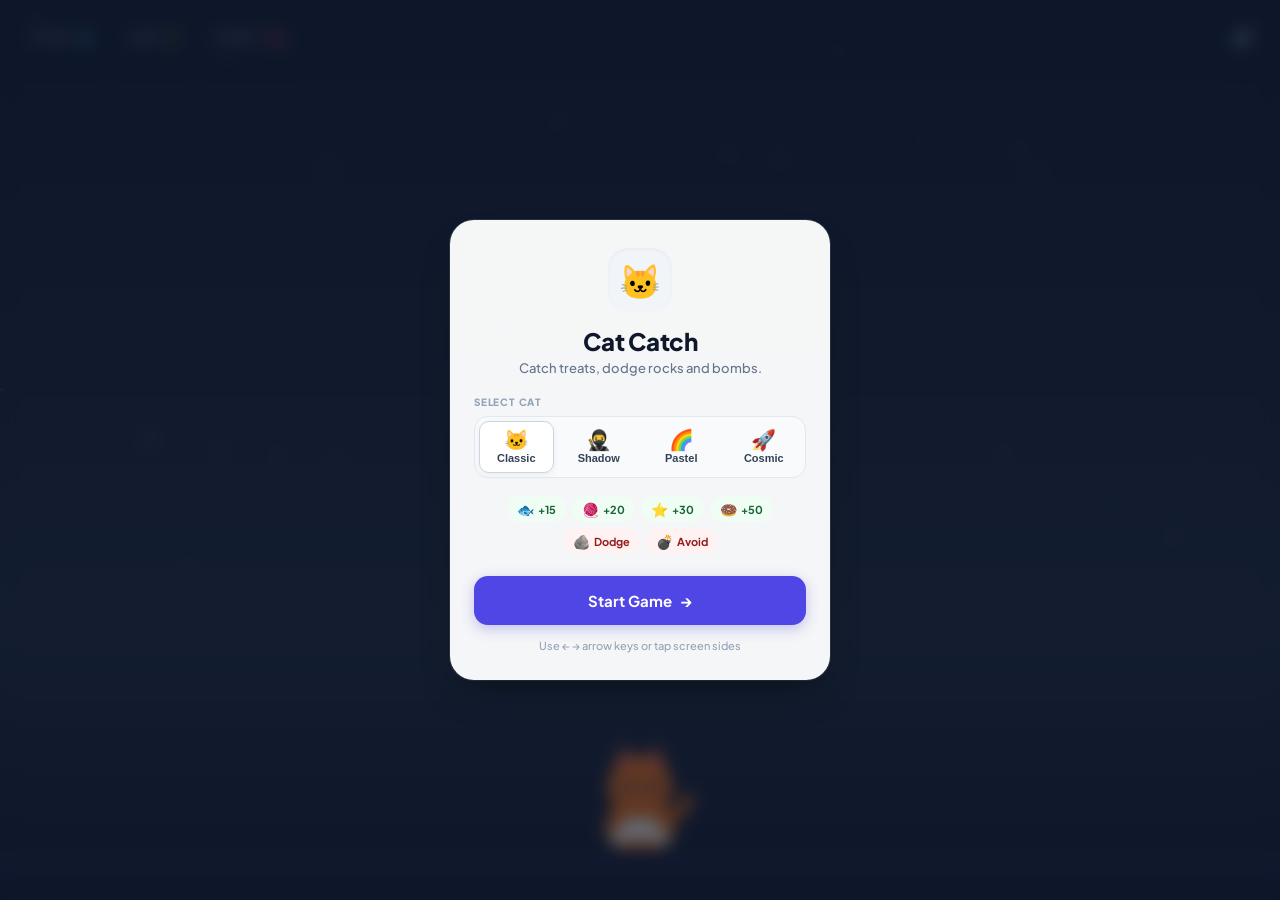
==== commit 7c3c64be: "Refactor UI to minimal human-built modern arcade design" ====
--- a/cat-catch.html
+++ b/cat-catch.html
@@ -3,172 +3,122 @@
 <head>
   <meta charset="UTF-8">
   <meta name="viewport" content="width=device-width, initial-scale=1.0, maximum-scale=1.0, user-scalable=no">
-  <title>🐱 Cat Catch - Super Arcade!</title>
-  <!-- Google Fonts for playful handcrafted cartoon typography -->
+  <title>Cat Catch - Minimal Arcade</title>
   <link rel="preconnect" href="https://fonts.googleapis.com">
   <link rel="preconnect" href="https://fonts.gstatic.com" crossorigin>
-  <link href="https://fonts.googleapis.com/css2?family=Fredoka:wght@500;600;700&family=Lilita+One&family=Sniglet:wght@800&display=swap" rel="stylesheet">
+  <link href="https://fonts.googleapis.com/css2?family=Plus+Jakarta+Sans:wght@400;500;600;700;800&display=swap" rel="stylesheet">
   <link rel="stylesheet" href="cat-catch.css">
 </head>
 <body>
   <main id="gameShell">
     <canvas id="gameCanvas" aria-label="Cat Catch game canvas"></canvas>
 
-    <!-- Handcrafted Playful Top Navigation HUD -->
-    <div class="topbar">
-      <!-- Score Board with Cat Ears -->
-      <div class="hud-box score-box">
-        <div class="hud-ear left-ear"></div>
-        <div class="hud-ear right-ear"></div>
-        <span class="hud-icon">⭐</span>
-        <div class="hud-info">
+    <!-- Top HUD Bar -->
+    <header class="topbar">
+      <div class="hud-group">
+        <div class="hud-pill score-pill">
           <span class="hud-label">SCORE</span>
-          <span id="score">0</span>
+          <span id="score" class="hud-val">0</span>
+        </div>
+        <div class="hud-pill level-pill">
+          <span class="hud-label">LEVEL</span>
+          <span id="level" class="hud-val">1</span>
+        </div>
+        <div class="hud-pill combo-pill">
+          <span class="hud-label">COMBO</span>
+          <span id="combo" class="hud-val">0x</span>
         </div>
       </div>
 
-      <!-- Milk Bottle / Medal Level Badge -->
-      <div class="hud-box level-box">
-        <div class="level-ribbon">LEVEL</div>
-        <strong id="level">1</strong>
-      </div>
-
-      <!-- Comic Fire Combo Badge -->
-      <div class="hud-box combo-box">
-        <span class="hud-icon flame-icon">🔥</span>
-        <div class="hud-info">
-          <span class="hud-label">COMBO</span>
-          <span id="combo">0x</span>
-        </div>
-      </div>
-
-      <!-- Audio Controller Switch -->
-      <button id="soundBtn" class="sound-toggle" title="Toggle Sound & Music">
+      <button id="soundBtn" class="icon-btn" aria-label="Toggle Sound" title="Toggle Sound">
         <span class="sound-icon">🔊</span>
       </button>
-    </div>
+    </header>
 
-    <!-- Floating Comic Pop-up Message -->
-    <div id="message" class="message"></div>
+    <!-- Toast Notification Message -->
+    <div id="message" class="toast-msg"></div>
 
-    <!-- Start Game Menu Overlay -->
+    <!-- Start Overlay Modal -->
     <div id="startOverlay" class="overlay">
-      <div class="panel toon-card">
-        <!-- Tape Corner Deco -->
-        <div class="tape-sticker tape-left"></div>
-        <div class="tape-sticker tape-right"></div>
+      <div class="modal-card">
+        <div class="mascot-badge" id="menuMascot">🐱</div>
+        
+        <h1 class="game-title">Cat Catch</h1>
+        <p class="game-subtitle">Catch treats, dodge rocks and bombs.</p>
 
-        <div class="mascot-header">
-          <div class="mascot-avatar" id="menuMascot">🐱</div>
-          <div class="sticker-badge">SUPER TOON!</div>
-        </div>
-
-        <h1 class="toon-title">
-          <span class="letter l1">C</span><span class="letter l2">A</span><span class="letter l3">T</span> 
-          <span class="letter l4">C</span><span class="letter l5">A</span><span class="letter l6">T</span><span class="letter l7">C</span><span class="letter l8">H</span><span class="letter l9">!</span>
-        </h1>
-        <p class="toon-subtitle">Help Kitty catch tasty goodies & dodge bombs!</p>
-
-        <!-- Character Selection Cards -->
-        <div class="skin-section">
-          <div class="section-tag">CHOOSE YOUR KITTY 🐾</div>
-          <div class="skin-grid">
-            <button class="skin-card active" data-skin="tabby">
+        <!-- Skin Selector -->
+        <div class="section-box">
+          <span class="section-label">SELECT CAT</span>
+          <div class="skin-selector">
+            <button class="skin-btn active" data-skin="tabby">
               <span class="skin-emoji">🐱</span>
-              <span class="skin-name">Mikan</span>
-              <small class="skin-trait">Classic</small>
+              <span class="skin-name">Classic</span>
             </button>
-            <button class="skin-card" data-skin="ninja">
+            <button class="skin-btn" data-skin="ninja">
               <span class="skin-emoji">🥷</span>
-              <span class="skin-name">Kage</span>
-              <small class="skin-trait">Stealth</small>
+              <span class="skin-name">Shadow</span>
             </button>
-            <button class="skin-card" data-skin="rainbow">
+            <button class="skin-btn" data-skin="rainbow">
               <span class="skin-emoji">🌈</span>
-              <span class="skin-name">Nyan</span>
-              <small class="skin-trait">Magic</small>
+              <span class="skin-name">Pastel</span>
             </button>
-            <button class="skin-card" data-skin="space">
+            <button class="skin-btn" data-skin="space">
               <span class="skin-emoji">🚀</span>
-              <span class="skin-name">Astro</span>
-              <small class="skin-trait">Cosmic</small>
+              <span class="skin-name">Cosmic</span>
             </button>
           </div>
         </div>
 
-        <!-- Rules / Items Board -->
-        <div class="items-board">
-          <div class="board-header">GOODIES & HAZARDS</div>
-          <div class="items-grid">
-            <div class="item-tag catch-tag"><span class="item-icon">🐟</span><span>Fish</span><b class="pts">+15</b></div>
-            <div class="item-tag catch-tag"><span class="item-icon">🧶</span><span>Yarn</span><b class="pts">+20</b></div>
-            <div class="item-tag catch-tag"><span class="item-icon">⭐</span><span>Star</span><b class="pts">+30</b></div>
-            <div class="item-tag catch-tag bonus-tag"><span class="item-icon">🍩</span><span>Donut</span><b class="pts">+50</b></div>
-            <div class="item-tag avoid-tag"><span class="item-icon">🪨</span><span>Rock</span><b class="pts">DODGE!</b></div>
-            <div class="item-tag avoid-tag"><span class="item-icon">💣</span><span>Bomb</span><b class="pts">DANGER!</b></div>
+        <!-- Rules Overview -->
+        <div class="rules-row">
+          <div class="rule-chip good"><span class="chip-icon">🐟</span><span>+15</span></div>
+          <div class="rule-chip good"><span class="chip-icon">🧶</span><span>+20</span></div>
+          <div class="rule-chip good"><span class="chip-icon">⭐</span><span>+30</span></div>
+          <div class="rule-chip good"><span class="chip-icon">🍩</span><span>+50</span></div>
+          <div class="rule-chip bad"><span class="chip-icon">🪨</span><span>Dodge</span></div>
+          <div class="rule-chip bad"><span class="chip-icon">💣</span><span>Avoid</span></div>
+        </div>
+
+        <!-- Primary Action Button -->
+        <button id="startBtn" class="primary-btn">
+          <span>Start Game</span>
+          <span class="btn-arrow">→</span>
+        </button>
+
+        <span class="control-hint">Use ← → arrow keys or tap screen sides</span>
+      </div>
+    </div>
+
+    <!-- Game Over Overlay Modal -->
+    <div id="gameOverOverlay" class="overlay hidden">
+      <div class="modal-card">
+        <div class="mascot-badge gameover-badge">🙀</div>
+
+        <h2 class="game-title">Game Over</h2>
+        <p id="gameOverReason" class="game-subtitle">You bumped into an obstacle!</p>
+
+        <div class="score-summary">
+          <div class="score-stat">
+            <span class="stat-label">SCORE</span>
+            <span id="finalScore" class="stat-val">0</span>
+          </div>
+          <div class="stat-divider"></div>
+          <div class="score-stat">
+            <span class="stat-label">BEST</span>
+            <span id="bestScore" class="stat-val Highlight">0</span>
           </div>
         </div>
 
-        <!-- Play Button -->
-        <button id="startBtn" class="play-btn">
-          <span class="btn-shine"></span>
-          <span class="btn-text">START PLAYING 🐾</span>
-        </button>
-        <small class="control-hint">👈 Tap Screen Sides or Use Arrow Keys 👉</small>
-      </div>
-    </div>
-
-    <!-- Game Over Menu Overlay -->
-    <div id="gameOverOverlay" class="overlay hidden">
-      <div class="panel toon-card gameover-card">
-        <div class="tape-sticker tape-left"></div>
-        <div class="tape-sticker tape-right"></div>
-
-        <div class="mascot-header">
-          <div class="mascot-avatar gameover-avatar">🙀</div>
-        </div>
-
-        <h1 class="toon-title gameover-title">
-          <span class="letter l4">O</span><span class="letter l5">O</span><span class="letter l6">P</span><span class="letter l7">S</span><span class="letter l8">!</span>
-        </h1>
-        <p id="gameOverReason" class="toon-subtitle">The kitty got bonked!</p>
-
-        <div class="score-board">
-          <div class="score-card-box final-box">
-            <span class="box-icon">🏆</span>
-            <div class="box-details">
-              <span class="box-label">FINAL SCORE</span>
-              <strong id="finalScore">0</strong>
-            </div>
-          </div>
-          <div class="score-card-box best-box">
-            <span class="box-icon">👑</span>
-            <div class="box-details">
-              <span class="box-label">BEST SCORE</span>
-              <strong id="bestScore">0</strong>
-            </div>
-          </div>
-        </div>
-
-        <button id="restartBtn" class="play-btn restart-btn">
-          <span class="btn-shine"></span>
-          <span class="btn-text">TRY AGAIN 🔄</span>
+        <button id="restartBtn" class="primary-btn">
+          <span>Play Again</span>
+          <span class="btn-arrow">↻</span>
         </button>
       </div>
     </div>
 
-    <!-- Touch Controls -->
+    <!-- Touch Control Zones -->
     <div class="touch-zone left-zone" data-dir="left"></div>
     <div class="touch-zone right-zone" data-dir="right"></div>
-
-    <!-- Handcrafted Bottom Control Bar -->
-    <div class="bottom-bar">
-      <span class="arrow-key">👈 MOVE LEFT</span>
-      <span class="bar-divider">•</span>
-      <span class="bar-title">CAT CATCH TOON DASH</span>
-      <span class="bar-divider">•</span>
-      <span class="arrow-key">MOVE RIGHT 👉</span>
-    </div>
   </main>
 
   <script src="cat-catch.js"></script>
--- a/cat-catch.css
+++ b/cat-catch.css
@@ -1,40 +1,47 @@
 /* ==========================================
-   HANDCRAFTED 2D CARTOON ARCADE SYSTEM
+   MINIMAL ARCADE UI DESIGN SYSTEM
    ========================================== */
 
 :root {
-  --ink: #1e293b;
-  --paper: #fffdf7;
-  --yellow: #ffc700;
-  --orange: #ff7028;
-  --pink: #ff3b75;
-  --purple: #8b5cf6;
-  --blue: #0ea5e9;
-  --green: #22c55e;
-  --border: 4px solid var(--ink);
-  --shadow-sm: 0 4px 0 var(--ink);
-  --shadow-md: 0 6px 0 var(--ink);
-  --shadow-lg: 0 10px 0 var(--ink);
+  --font-main: 'Plus Jakarta Sans', -apple-system, BlinkMacSystemFont, sans-serif;
+  
+  /* Color Palette - Human Minimalist Dark Slate & Indigo Accent */
+  --bg-dark: #0f172a;
+  --card-bg: rgba(255, 255, 255, 0.96);
+  --card-text: #0f172a;
+  --text-muted: #64748b;
+  --accent: #4f46e5;
+  --accent-hover: #4338ca;
+  --accent-light: #eef2ff;
+  
+  --hud-bg: rgba(15, 23, 42, 0.65);
+  --hud-border: rgba(255, 255, 255, 0.12);
+  --hud-text: #f8fafc;
+  
+  --radius-sm: 8px;
+  --radius-md: 14px;
+  --radius-lg: 24px;
+  --radius-pill: 9999px;
+  
+  --shadow-card: 0 20px 40px -15px rgba(0, 0, 0, 0.4), 0 0 0 1px rgba(255, 255, 255, 0.1);
+  --shadow-btn: 0 4px 14px rgba(79, 70, 229, 0.3);
 }
 
 * {
   box-sizing: border-box;
+  margin: 0;
+  padding: 0;
   -webkit-tap-highlight-color: transparent;
   user-select: none;
 }
 
 html, body {
-  margin: 0;
-  padding: 0;
   width: 100%;
   height: 100%;
   overflow: hidden;
-  font-family: 'Fredoka', 'Sniglet', sans-serif;
-  background: #38b6ff;
-  color: var(--ink);
-}
-
-body {
+  font-family: var(--font-main);
+  background: var(--bg-dark);
+  color: #fff;
   touch-action: none;
 }
 
@@ -43,7 +50,7 @@
   width: 100vw;
   height: 100dvh;
   overflow: hidden;
-  background: linear-gradient(180deg, #38b6ff 0%, #8de5ff 62%, #4ade80 62%, #16a34a 100%);
+  background: radial-gradient(circle at 50% 30%, #1e293b 0%, #0f172a 100%);
 }
 
 #gameCanvas {
@@ -55,514 +62,368 @@
 }
 
 /* ==========================================
-   HANDCRAFTED TOP HUD BAR
+   TOPBAR HUD
    ========================================== */
 .topbar {
   position: absolute;
-  top: max(12px, env(safe-area-inset-top));
-  left: 0;
-  right: 0;
-  padding: 0 16px;
+  top: max(16px, env(safe-area-inset-top));
+  left: 16px;
+  right: 16px;
   display: flex;
   justify-content: space-between;
   align-items: center;
   z-index: 10;
   pointer-events: none;
+}
+
+.hud-group {
+  display: flex;
+  align-items: center;
   gap: 8px;
-}
-
-.hud-box {
   pointer-events: auto;
-  position: relative;
-  background: var(--paper);
-  border: var(--border);
-  border-radius: 20px;
-  box-shadow: var(--shadow-sm);
-  display: flex;
-  align-items: center;
-  justify-content: center;
+}
+
+.hud-pill {
+  background: var(--hud-bg);
+  backdrop-filter: blur(12px);
+  -webkit-backdrop-filter: blur(12px);
+  border: 1px solid var(--hud-border);
+  border-radius: var(--radius-pill);
   padding: 6px 14px;
+  display: flex;
+  align-items: center;
   gap: 8px;
-  font-family: 'Lilita One', cursive;
-  height: 52px;
-}
-
-/* Cat Ears on Score Box */
-.score-box {
-  transform: rotate(-2deg);
-  background: linear-gradient(180deg, #ffffff 0%, #fff9db 100%);
-}
-
-.hud-ear {
-  position: absolute;
-  top: -12px;
-  width: 16px;
-  height: 14px;
-  background: var(--paper);
-  border: 3px solid var(--ink);
-  border-bottom: 0;
-  border-radius: 10px 10px 0 0;
-}
-
-.left-ear { left: 12px; transform: rotate(-15deg); }
-.right-ear { right: 12px; transform: rotate(15deg); }
-
-.hud-icon {
-  font-size: 26px;
-  filter: drop-shadow(0 2px 0 rgba(0,0,0,0.1));
-}
-
-.flame-icon {
-  display: inline-block;
-  animation: flameWobble 0.7s infinite alternate cubic-bezier(0.4, 0, 0.6, 1);
-}
-
-@keyframes flameWobble {
-  0% { transform: scale(1) rotate(-6deg); }
-  100% { transform: scale(1.2) rotate(6deg); }
-}
-
-.hud-info {
-  display: flex;
-  flex-direction: column;
-  line-height: 1;
+  box-shadow: 0 4px 12px rgba(0, 0, 0, 0.15);
 }
 
 .hud-label {
   font-size: 10px;
-  color: #64748b;
-  font-family: 'Fredoka', sans-serif;
   font-weight: 700;
-  letter-spacing: 0.5px;
-}
-
-#score {
-  font-size: 24px;
-  color: var(--orange);
-  text-shadow: 2px 2px 0 var(--ink);
-  -webkit-text-stroke: 1px var(--ink);
-}
-
-#combo {
-  font-size: 22px;
-  color: var(--pink);
-  text-shadow: 2px 2px 0 var(--ink);
-  -webkit-text-stroke: 1px var(--ink);
-}
-
-.level-box {
-  flex-direction: column;
-  background: linear-gradient(180deg, #ffc700 0%, #ff8c00 100%);
+  letter-spacing: 0.8px;
+  color: #94a3b8;
+}
+
+.hud-val {
+  font-size: 15px;
+  font-weight: 800;
+  color: var(--hud-text);
+}
+
+#score { color: #38bdf8; }
+#level { color: #facc15; }
+#combo { color: #f43f5e; }
+
+.icon-btn {
+  pointer-events: auto;
+  width: 42px;
+  height: 42px;
+  border-radius: var(--radius-pill);
+  background: var(--hud-bg);
+  backdrop-filter: blur(12px);
+  -webkit-backdrop-filter: blur(12px);
+  border: 1px solid var(--hud-border);
   color: #fff;
-  border-radius: 22px;
-  padding: 4px 14px;
-  transform: rotate(2deg);
-  animation: floatMedal 2.2s infinite ease-in-out alternate;
-}
-
-@keyframes floatMedal {
-  0% { transform: translateY(0) rotate(2deg); }
-  100% { transform: translateY(-3px) rotate(-2deg); }
-}
-
-.level-ribbon {
-  font-size: 10px;
-  background: var(--paper);
-  color: var(--ink);
-  font-weight: 900;
-  padding: 1px 8px;
-  border-radius: 10px;
-  border: 2px solid var(--ink);
-  margin-top: -10px;
-  letter-spacing: 0.5px;
-}
-
-.level-box strong {
-  font-size: 26px;
+  display: flex;
+  align-items: center;
+  justify-content: center;
+  font-size: 18px;
+  cursor: pointer;
+  transition: all 0.2s ease;
+  box-shadow: 0 4px 12px rgba(0, 0, 0, 0.15);
+}
+
+.icon-btn:hover {
+  background: rgba(255, 255, 255, 0.15);
+  transform: translateY(-1px);
+}
+
+.icon-btn:active {
+  transform: translateY(1px);
+}
+
+/* ==========================================
+   TOAST NOTIFICATION
+   ========================================== */
+.toast-msg {
+  position: absolute;
+  top: 75px;
+  left: 50%;
+  transform: translateX(-50%) translateY(-10px) scale(0.95);
+  opacity: 0;
+  pointer-events: none;
+  background: var(--hud-bg);
+  backdrop-filter: blur(16px);
+  -webkit-backdrop-filter: blur(16px);
+  border: 1px solid rgba(255, 255, 255, 0.2);
+  border-radius: var(--radius-pill);
+  padding: 8px 20px;
+  font-size: 14px;
+  font-weight: 700;
   color: #fff;
-  text-shadow: 2px 2px 0 var(--ink);
-}
-
-.sound-toggle {
-  pointer-events: auto;
-  width: 52px;
-  height: 52px;
-  border-radius: 20px;
-  background: var(--paper);
-  border: var(--border);
-  box-shadow: var(--shadow-sm);
-  display: flex;
-  align-items: center;
-  justify-content: center;
-  font-size: 24px;
-  cursor: pointer;
-  transform: rotate(-1deg);
-  transition: transform 0.1s, box-shadow 0.1s;
-}
-
-.sound-toggle:active {
-  transform: translateY(3px) rotate(-1deg);
-  box-shadow: 0 1px 0 var(--ink);
+  box-shadow: 0 10px 25px rgba(0, 0, 0, 0.25);
+  z-index: 15;
+  transition: all 0.25s cubic-bezier(0.16, 1, 0.3, 1);
+  white-space: nowrap;
+}
+
+.toast-msg.show {
+  opacity: 1;
+  transform: translateX(-50%) translateY(0) scale(1);
 }
 
 /* ==========================================
-   COMIC POP-UP MESSAGES
-   ========================================== */
-.message {
-  position: absolute;
-  top: 90px;
-  left: 50%;
-  transform: translateX(-50%) scale(0);
-  opacity: 0;
-  background: var(--yellow);
-  color: var(--ink);
-  border: var(--border);
-  border-radius: 24px;
-  padding: 10px 24px;
-  font-family: 'Lilita One', cursive;
-  font-size: 26px;
-  box-shadow: var(--shadow-md);
-  z-index: 15;
-  pointer-events: none;
-  white-space: nowrap;
-}
-
-.message.show {
-  animation: comicBounce 0.9s cubic-bezier(0.175, 0.885, 0.32, 1.275) forwards;
-}
-
-@keyframes comicBounce {
-  0% { opacity: 0; transform: translateX(-50%) scale(0.2) rotate(-10deg); }
-  25% { opacity: 1; transform: translateX(-50%) scale(1.15) rotate(4deg); }
-  75% { opacity: 1; transform: translateX(-50%) scale(1) rotate(0deg); }
-  100% { opacity: 0; transform: translateX(-50%) scale(0.85) translateY(-25px); }
-}
-
-/* ==========================================
-   HANDCRAFTED MODALS & TOON CARDS
+   MODAL OVERLAYS
    ========================================== */
 .overlay {
   position: absolute;
   inset: 0;
   background: rgba(15, 23, 42, 0.65);
-  backdrop-filter: blur(6px);
+  backdrop-filter: blur(8px);
+  -webkit-backdrop-filter: blur(8px);
   display: flex;
   align-items: center;
   justify-content: center;
   z-index: 30;
-  padding: 16px;
-  animation: fadeIn 0.25s ease;
+  padding: 20px;
+  transition: opacity 0.25s ease;
 }
 
 .overlay.hidden {
   display: none !important;
 }
 
-.toon-card {
-  position: relative;
-  width: min(440px, 94vw);
-  max-height: 92vh;
-  overflow-y: auto;
+.modal-card {
+  width: min(380px, 92vw);
+  background: var(--card-bg);
+  color: var(--card-text);
+  border-radius: var(--radius-lg);
+  padding: 28px 24px;
+  box-shadow: var(--shadow-card);
   text-align: center;
-  background: var(--paper);
-  border: var(--border);
-  border-radius: 36px;
-  padding: 26px 20px 22px;
-  box-shadow: var(--shadow-lg);
-  animation: cardPopIn 0.38s cubic-bezier(0.34, 1.56, 0.64, 1);
-}
-
-@keyframes cardPopIn {
-  from { transform: translateY(50px) scale(0.92) rotate(-2deg); opacity: 0; }
-  to { transform: translateY(0) scale(1) rotate(0deg); opacity: 1; }
-}
-
-/* Tape Corner Decorations */
-.tape-sticker {
-  position: absolute;
-  top: -10px;
-  width: 55px;
-  height: 20px;
-  background: rgba(254, 240, 138, 0.85);
-  border: 2px dashed rgba(202, 138, 4, 0.6);
-  z-index: 5;
-}
-
-.tape-left { left: 24px; transform: rotate(-12deg); }
-.tape-right { right: 24px; transform: rotate(12deg); }
-
-.mascot-header {
-  position: relative;
-  display: inline-block;
-  margin-top: -6px;
-}
-
-.mascot-avatar {
-  font-size: 76px;
-  line-height: 1;
-  filter: drop-shadow(0 6px 0 rgba(0,0,0,0.12));
-  animation: mascotWiggle 2.8s infinite ease-in-out;
-}
-
-@keyframes mascotWiggle {
-  0%, 100% { transform: translateY(0) rotate(-4deg); }
-  50% { transform: translateY(-7px) rotate(4deg); }
-}
-
-.sticker-badge {
-  position: absolute;
-  top: -10px;
-  right: -24px;
-  background: var(--pink);
-  color: #fff;
-  font-family: 'Lilita One', cursive;
-  font-size: 12px;
-  padding: 3px 10px;
-  border-radius: 12px;
-  border: 2px solid var(--ink);
-  transform: rotate(14deg);
-  box-shadow: 2px 2px 0 var(--ink);
-}
-
-/* Handcrafted Multi-Colored Title Letters */
-.toon-title {
-  font-family: 'Lilita One', cursive;
-  font-size: 38px;
-  margin: 6px 0 2px;
-  letter-spacing: 1px;
-}
-
-.toon-title .letter {
-  display: inline-block;
-  text-shadow: 3px 3px 0 var(--ink);
-  -webkit-text-stroke: 1.5px var(--ink);
-  animation: letterJump 2s infinite ease-in-out;
-}
-
-.l1 { color: #ff3b75; animation-delay: 0.0s; }
-.l2 { color: #ff7028; animation-delay: 0.1s; }
-.l3 { color: #ffc700; animation-delay: 0.2s; }
-.l4 { color: #22c55e; animation-delay: 0.3s; }
-.l5 { color: #0ea5e9; animation-delay: 0.4s; }
-.l6 { color: #8b5cf6; animation-delay: 0.5s; }
-.l7 { color: #ff3b75; animation-delay: 0.6s; }
-.l8 { color: #ff7028; animation-delay: 0.7s; }
-.l9 { color: #ffc700; animation-delay: 0.8s; }
-
-@keyframes letterJump {
-  0%, 100% { transform: translateY(0) rotate(0deg); }
-  50% { transform: translateY(-5px) rotate(-4deg); }
-}
-
-.toon-subtitle {
-  font-size: 15px;
-  font-weight: 600;
-  margin: 2px 0 16px;
-  color: #475569;
-}
-
-/* Skin Grid Selection */
-.skin-section {
-  background: #f8fafc;
-  border: 3px solid var(--ink);
-  border-radius: 22px;
-  padding: 10px;
+  display: flex;
+  flex-direction: column;
+  align-items: center;
+  animation: modalIn 0.3s cubic-bezier(0.16, 1, 0.3, 1);
+}
+
+@keyframes modalIn {
+  from { opacity: 0; transform: scale(0.94) translateY(12px); }
+  to { opacity: 1; transform: scale(1) translateY(0); }
+}
+
+.mascot-badge {
+  width: 64px;
+  height: 64px;
+  border-radius: 20px;
+  background: #f1f5f9;
+  display: flex;
+  align-items: center;
+  justify-content: center;
+  font-size: 34px;
   margin-bottom: 14px;
-  box-shadow: inset 0 3px 0 rgba(0,0,0,0.04);
-}
-
-.section-tag {
-  font-family: 'Lilita One', cursive;
-  font-size: 12px;
-  color: #64748b;
+  box-shadow: inset 0 2px 4px rgba(0, 0, 0, 0.04);
+}
+
+.gameover-badge {
+  background: #fef2f2;
+}
+
+.game-title {
+  font-size: 24px;
+  font-weight: 800;
+  letter-spacing: -0.5px;
+  color: #0f172a;
+  margin-bottom: 4px;
+}
+
+.game-subtitle {
+  font-size: 13px;
+  color: var(--text-muted);
+  font-weight: 500;
+  margin-bottom: 20px;
+}
+
+/* Skin Selector */
+.section-box {
+  width: 100%;
+  margin-bottom: 18px;
+}
+
+.section-label {
+  display: block;
+  font-size: 10px;
+  font-weight: 800;
+  letter-spacing: 0.8px;
+  color: #94a3b8;
   margin-bottom: 8px;
-  letter-spacing: 0.5px;
-}
-
-.skin-grid {
+  text-align: left;
+}
+
+.skin-selector {
   display: grid;
   grid-template-columns: repeat(4, 1fr);
+  gap: 8px;
+  background: #f8fafc;
+  padding: 4px;
+  border-radius: var(--radius-md);
+  border: 1px solid #e2e8f0;
+}
+
+.skin-btn {
+  background: transparent;
+  border: 1px solid transparent;
+  border-radius: 10px;
+  padding: 8px 4px;
+  display: flex;
+  flex-direction: column;
+  align-items: center;
+  gap: 2px;
+  cursor: pointer;
+  transition: all 0.15s ease;
+}
+
+.skin-btn:hover {
+  background: rgba(255, 255, 255, 0.8);
+}
+
+.skin-btn.active {
+  background: #ffffff;
+  border-color: #cbd5e1;
+  box-shadow: 0 2px 6px rgba(0, 0, 0, 0.06);
+}
+
+.skin-emoji {
+  font-size: 20px;
+  line-height: 1;
+}
+
+.skin-name {
+  font-size: 11px;
+  font-weight: 700;
+  color: #334155;
+}
+
+/* Rules Row */
+.rules-row {
+  display: flex;
+  flex-wrap: wrap;
   gap: 6px;
-}
-
-.skin-card {
-  background: #ffffff;
-  border: 2px solid var(--ink);
-  border-radius: 16px;
-  padding: 8px 3px;
-  display: flex;
-  flex-direction: column;
-  align-items: center;
+  justify-content: center;
+  width: 100%;
+  margin-bottom: 22px;
+}
+
+.rule-chip {
+  background: #f1f5f9;
+  border-radius: var(--radius-pill);
+  padding: 4px 10px;
+  display: flex;
+  align-items: center;
+  gap: 4px;
+  font-size: 11px;
+  font-weight: 700;
+  color: #475569;
+}
+
+.rule-chip.good { background: #f0fdf4; color: #166534; }
+.rule-chip.bad { background: #fef2f2; color: #991b1b; }
+
+.chip-icon {
+  font-size: 14px;
+}
+
+/* Action Button */
+.primary-btn {
+  width: 100%;
+  background: var(--accent);
+  color: #ffffff;
+  border: none;
+  border-radius: var(--radius-md);
+  padding: 14px;
+  font-family: var(--font-main);
+  font-size: 15px;
+  font-weight: 700;
   cursor: pointer;
-  transition: all 0.15s cubic-bezier(0.175, 0.885, 0.32, 1.275);
-  box-shadow: 0 3px 0 var(--ink);
-}
-
-.skin-card:hover {
-  transform: translateY(-2px);
-}
-
-.skin-card.active {
-  background: var(--yellow);
-  transform: scale(1.06) rotate(-1deg);
-  box-shadow: 0 5px 0 var(--ink);
-}
-
-.skin-emoji {
-  font-size: 24px;
-  line-height: 1;
-  margin-bottom: 2px;
-}
-
-.skin-name {
-  font-family: 'Lilita One', cursive;
-  font-size: 12px;
-  color: var(--ink);
-}
-
-.skin-trait {
-  font-size: 9px;
-  font-weight: 800;
-  color: #64748b;
-}
-
-/* Goodies & Hazards Items Board */
-.items-board {
-  background: #ffffff;
-  border: 3px solid var(--ink);
-  border-radius: 22px;
-  padding: 10px 8px;
-  margin-bottom: 18px;
-  box-shadow: 0 4px 0 rgba(30,41,59,0.1);
-}
-
-.board-header {
-  font-family: 'Lilita One', cursive;
-  font-size: 12px;
-  color: var(--ink);
-  margin-bottom: 8px;
-  letter-spacing: 0.5px;
-}
-
-.items-grid {
-  display: grid;
-  grid-template-columns: repeat(3, 1fr);
-  gap: 6px;
-}
-
-.item-tag {
-  background: #f1f5f9;
-  border: 2px solid var(--ink);
-  border-radius: 14px;
-  padding: 6px 4px;
-  display: flex;
-  flex-direction: column;
-  align-items: center;
-}
-
-.catch-tag { background: #f0fdf4; }
-.bonus-tag { background: #fff7ed; border-color: var(--orange); }
-.avoid-tag { background: #fef2f2; }
-
-.item-icon { font-size: 22px; line-height: 1; }
-.item-tag span { font-family: 'Lilita One', cursive; font-size: 12px; color: var(--ink); }
-.item-tag .pts { font-size: 10px; font-weight: 800; color: #64748b; }
-
-/* Handcrafted Play Button */
-.play-btn {
-  position: relative;
-  overflow: hidden;
-  width: 100%;
-  max-width: 270px;
-  border: var(--border);
-  border-radius: 26px;
-  font-family: 'Lilita One', cursive;
-  font-size: 22px;
-  padding: 14px 24px;
-  color: #fff;
-  cursor: pointer;
-  background: linear-gradient(180deg, #ff7028 0%, #d94e07 100%);
-  box-shadow: var(--shadow-md);
-  transition: transform 0.12s, box-shadow 0.12s;
-  letter-spacing: 0.5px;
-  text-shadow: 2px 2px 0 var(--ink);
-}
-
-.restart-btn {
-  background: linear-gradient(180deg, #0ea5e9 0%, #0284c7 100%);
-}
-
-.play-btn:hover {
-  transform: translateY(-3px) rotate(-1deg);
-  box-shadow: 0 8px 0 var(--ink);
-}
-
-.play-btn:active {
-  transform: translateY(4px) rotate(0deg);
-  box-shadow: 0 2px 0 var(--ink);
-}
-
-.btn-shine {
-  position: absolute;
-  top: 0;
-  left: -100%;
-  width: 60%;
-  height: 100%;
-  background: linear-gradient(90deg, transparent, rgba(255,255,255,0.45), transparent);
-  transform: skewX(-20deg);
-  animation: shineRun 3.2s infinite;
-}
-
-@keyframes shineRun {
-  0%, 70% { left: -100%; }
-  100% { left: 200%; }
+  display: flex;
+  align-items: center;
+  justify-content: center;
+  gap: 8px;
+  box-shadow: var(--shadow-btn);
+  transition: all 0.2s ease;
+}
+
+.primary-btn:hover {
+  background: var(--accent-hover);
+  transform: translateY(-1px);
+  box-shadow: 0 6px 18px rgba(79, 70, 229, 0.4);
+}
+
+.primary-btn:active {
+  transform: translateY(1px);
+}
+
+.btn-arrow {
+  font-size: 16px;
+  transition: transform 0.2s ease;
+}
+
+.primary-btn:hover .btn-arrow {
+  transform: translateX(3px);
 }
 
 .control-hint {
   display: block;
-  margin-top: 12px;
-  color: #64748b;
-  font-weight: 700;
-  font-size: 12px;
-}
-
-/* Game Over Score Cards */
-.score-board {
-  display: flex;
-  gap: 10px;
-  justify-content: center;
-  margin-bottom: 20px;
-}
-
-.score-card-box {
-  flex: 1;
-  background: #fff;
-  border: 3px solid var(--ink);
-  border-radius: 18px;
-  padding: 10px 8px;
-  display: flex;
-  align-items: center;
-  gap: 8px;
-  box-shadow: 0 4px 0 rgba(30,41,59,0.12);
-}
-
-.box-icon { font-size: 28px; }
-
-.box-details {
+  margin-top: 14px;
+  font-size: 11px;
+  font-weight: 500;
+  color: #94a3b8;
+}
+
+/* Score Summary (Game Over) */
+.score-summary {
+  display: flex;
+  align-items: center;
+  justify-content: center;
+  gap: 24px;
+  width: 100%;
+  background: #f8fafc;
+  border-radius: var(--radius-md);
+  border: 1px solid #e2e8f0;
+  padding: 16px;
+  margin-bottom: 22px;
+}
+
+.score-stat {
   display: flex;
   flex-direction: column;
-  text-align: left;
-}
-
-.box-label { font-size: 10px; font-weight: 800; color: #64748b; }
-.box-details strong { font-family: 'Lilita One', cursive; font-size: 22px; }
-
-.final-box strong { color: var(--orange); }
-.best-box strong { color: var(--green); }
-
-/* ==========================================
-   TOUCH CONTROLS & BOTTOM BAR
-   ========================================== */
+  align-items: center;
+}
+
+.stat-label {
+  font-size: 10px;
+  font-weight: 800;
+  letter-spacing: 0.8px;
+  color: #94a3b8;
+  margin-bottom: 2px;
+}
+
+.stat-val {
+  font-size: 22px;
+  font-weight: 800;
+  color: #0f172a;
+}
+
+.stat-val.Highlight {
+  color: #10b981;
+}
+
+.stat-divider {
+  width: 1px;
+  height: 32px;
+  background: #cbd5e1;
+}
+
+/* Touch Control Zones */
 .touch-zone {
   position: absolute;
   top: 0;
@@ -573,49 +434,3 @@
 
 .left-zone { left: 0; }
 .right-zone { right: 0; }
-
-.bottom-bar {
-  position: absolute;
-  bottom: max(12px, env(safe-area-inset-bottom));
-  left: 50%;
-  transform: translateX(-50%);
-  z-index: 6;
-  display: flex;
-  align-items: center;
-  gap: 8px;
-  background: var(--paper);
-  border: 3px solid var(--ink);
-  border-radius: 20px;
-  padding: 6px 14px;
-  box-shadow: 0 4px 0 var(--ink);
-  pointer-events: none;
-  white-space: nowrap;
-}
-
-.arrow-key {
-  font-family: 'Lilita One', cursive;
-  font-size: 11px;
-  color: var(--pink);
-}
-
-.bar-title {
-  font-size: 11px;
-  font-weight: 800;
-  color: #64748b;
-  letter-spacing: 0.5px;
-}
-
-.bar-divider {
-  color: var(--yellow);
-  font-weight: 900;
-}
-
-/* Responsive Scaling */
-@media (max-height: 600px) {
-  .toon-card { padding: 14px 12px; }
-  .mascot-avatar { font-size: 48px; }
-  .toon-title { font-size: 28px; }
-  .skin-section { margin-bottom: 8px; padding: 5px; }
-  .items-board { margin-bottom: 10px; padding: 6px; }
-  .play-btn { padding: 10px 20px; font-size: 18px; }
-}
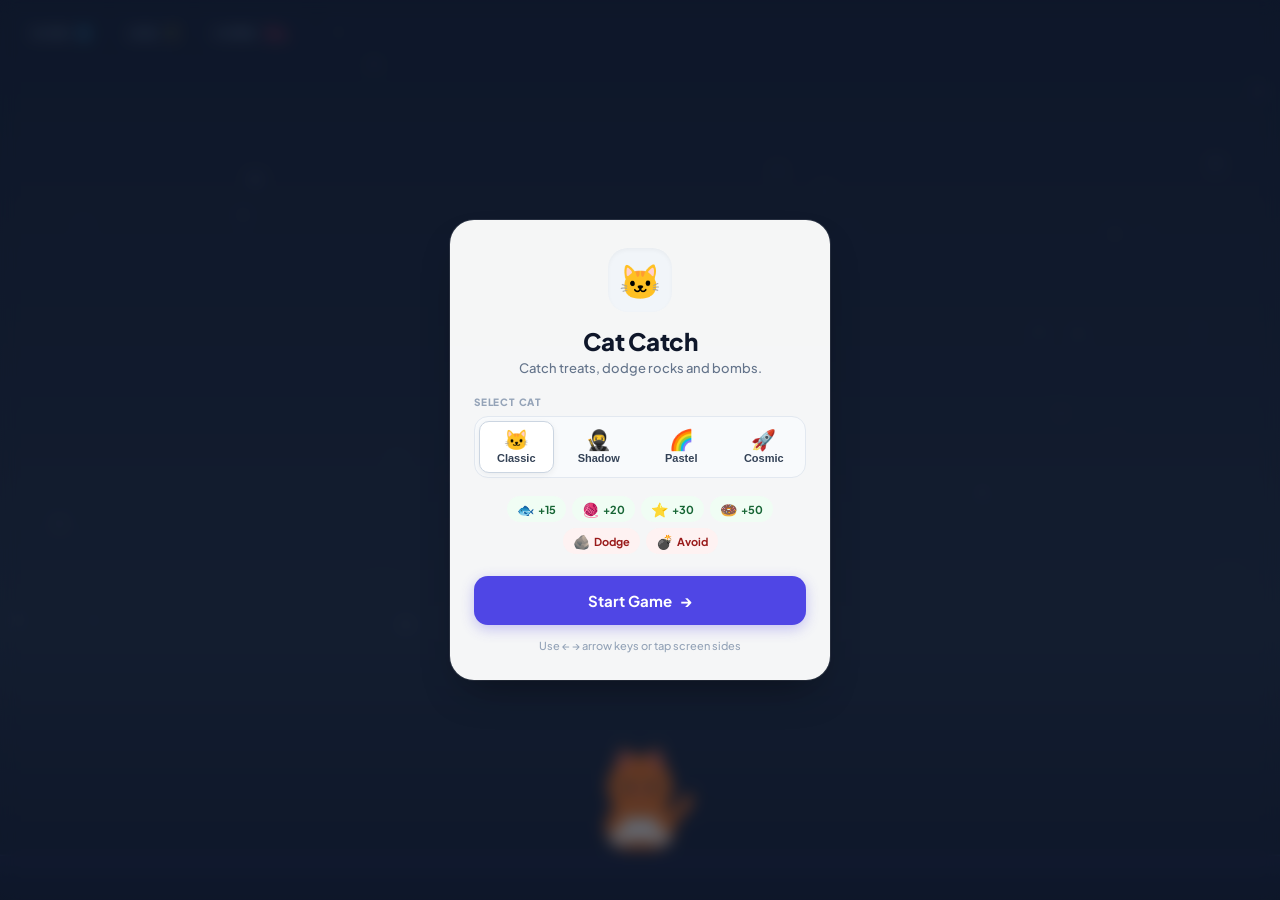
==== commit 8d53daf8: "Remove sound toggle button from HUD topbar" ====
--- a/cat-catch.html
+++ b/cat-catch.html
@@ -29,10 +29,6 @@
           <span id="combo" class="hud-val">0x</span>
         </div>
       </div>
-
-      <button id="soundBtn" class="icon-btn" aria-label="Toggle Sound" title="Toggle Sound">
-        <span class="sound-icon">🔊</span>
-      </button>
     </header>
 
     <!-- Toast Notification Message -->
